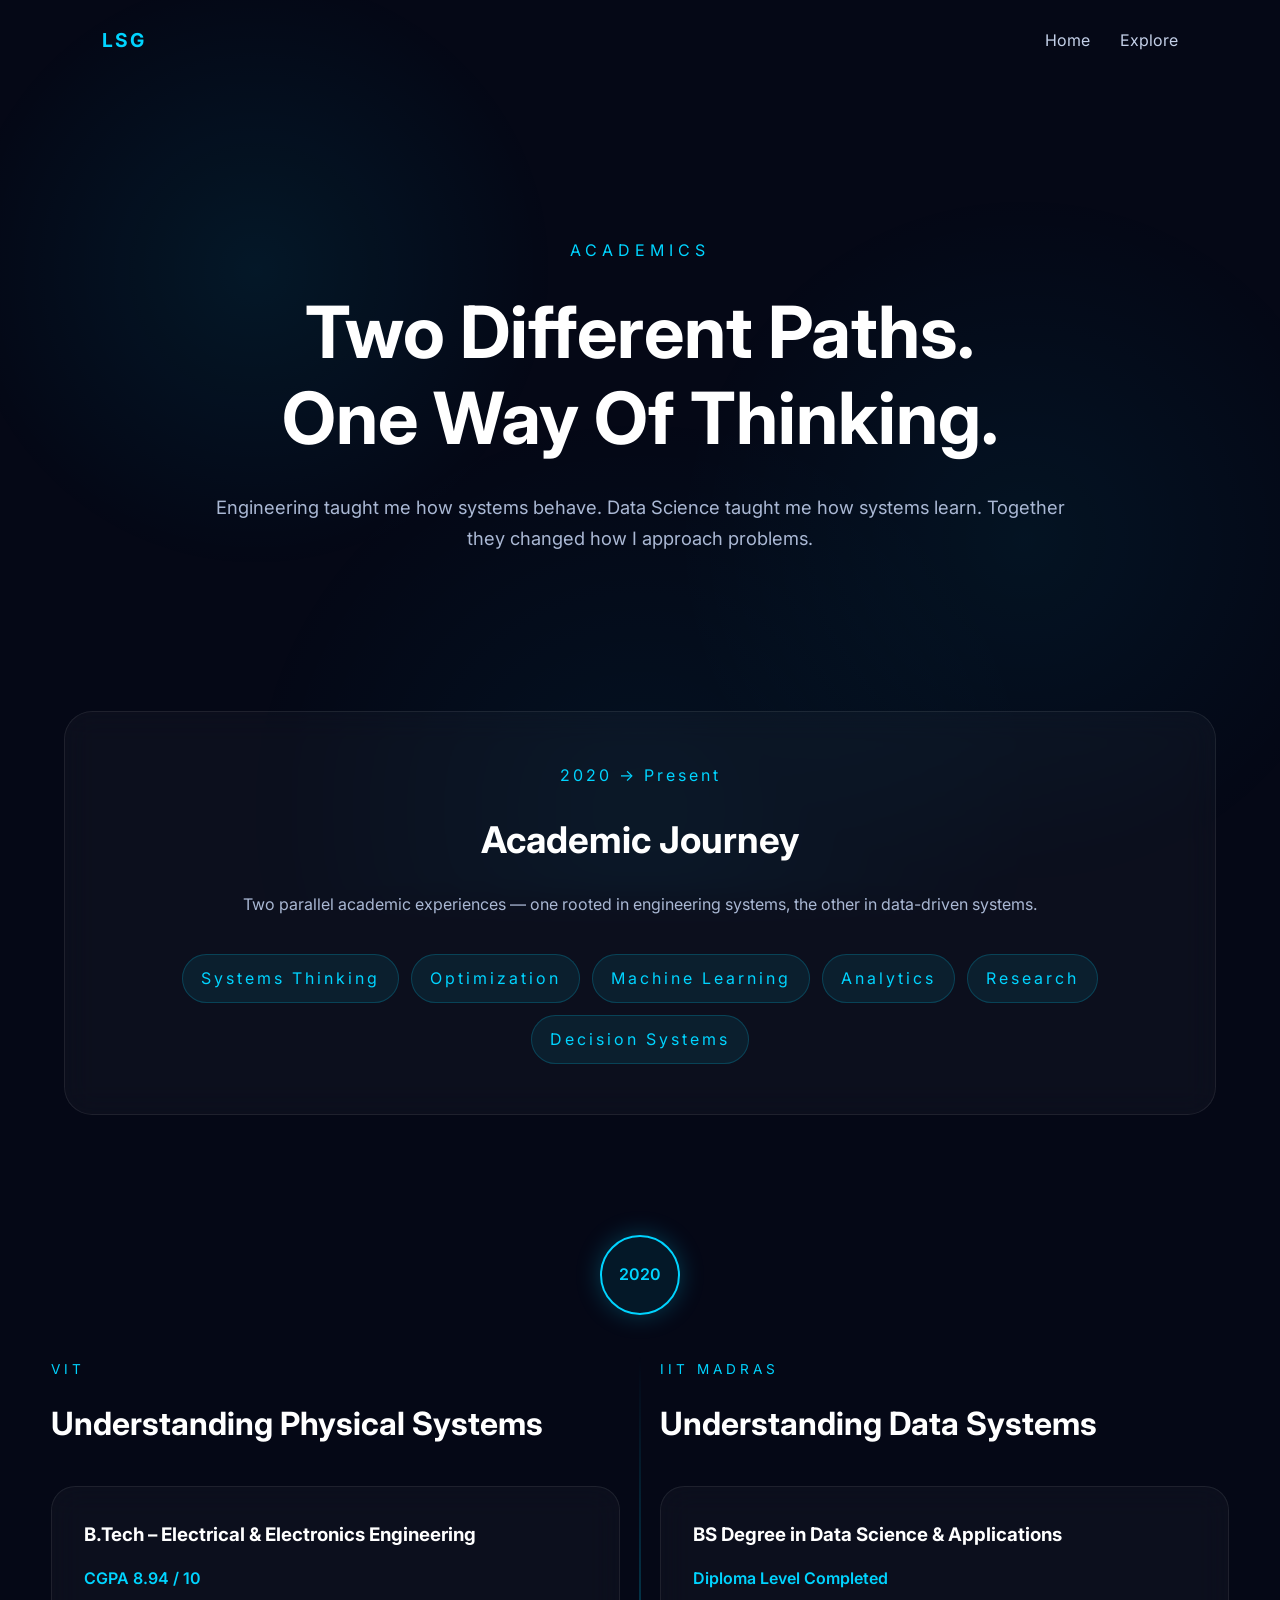
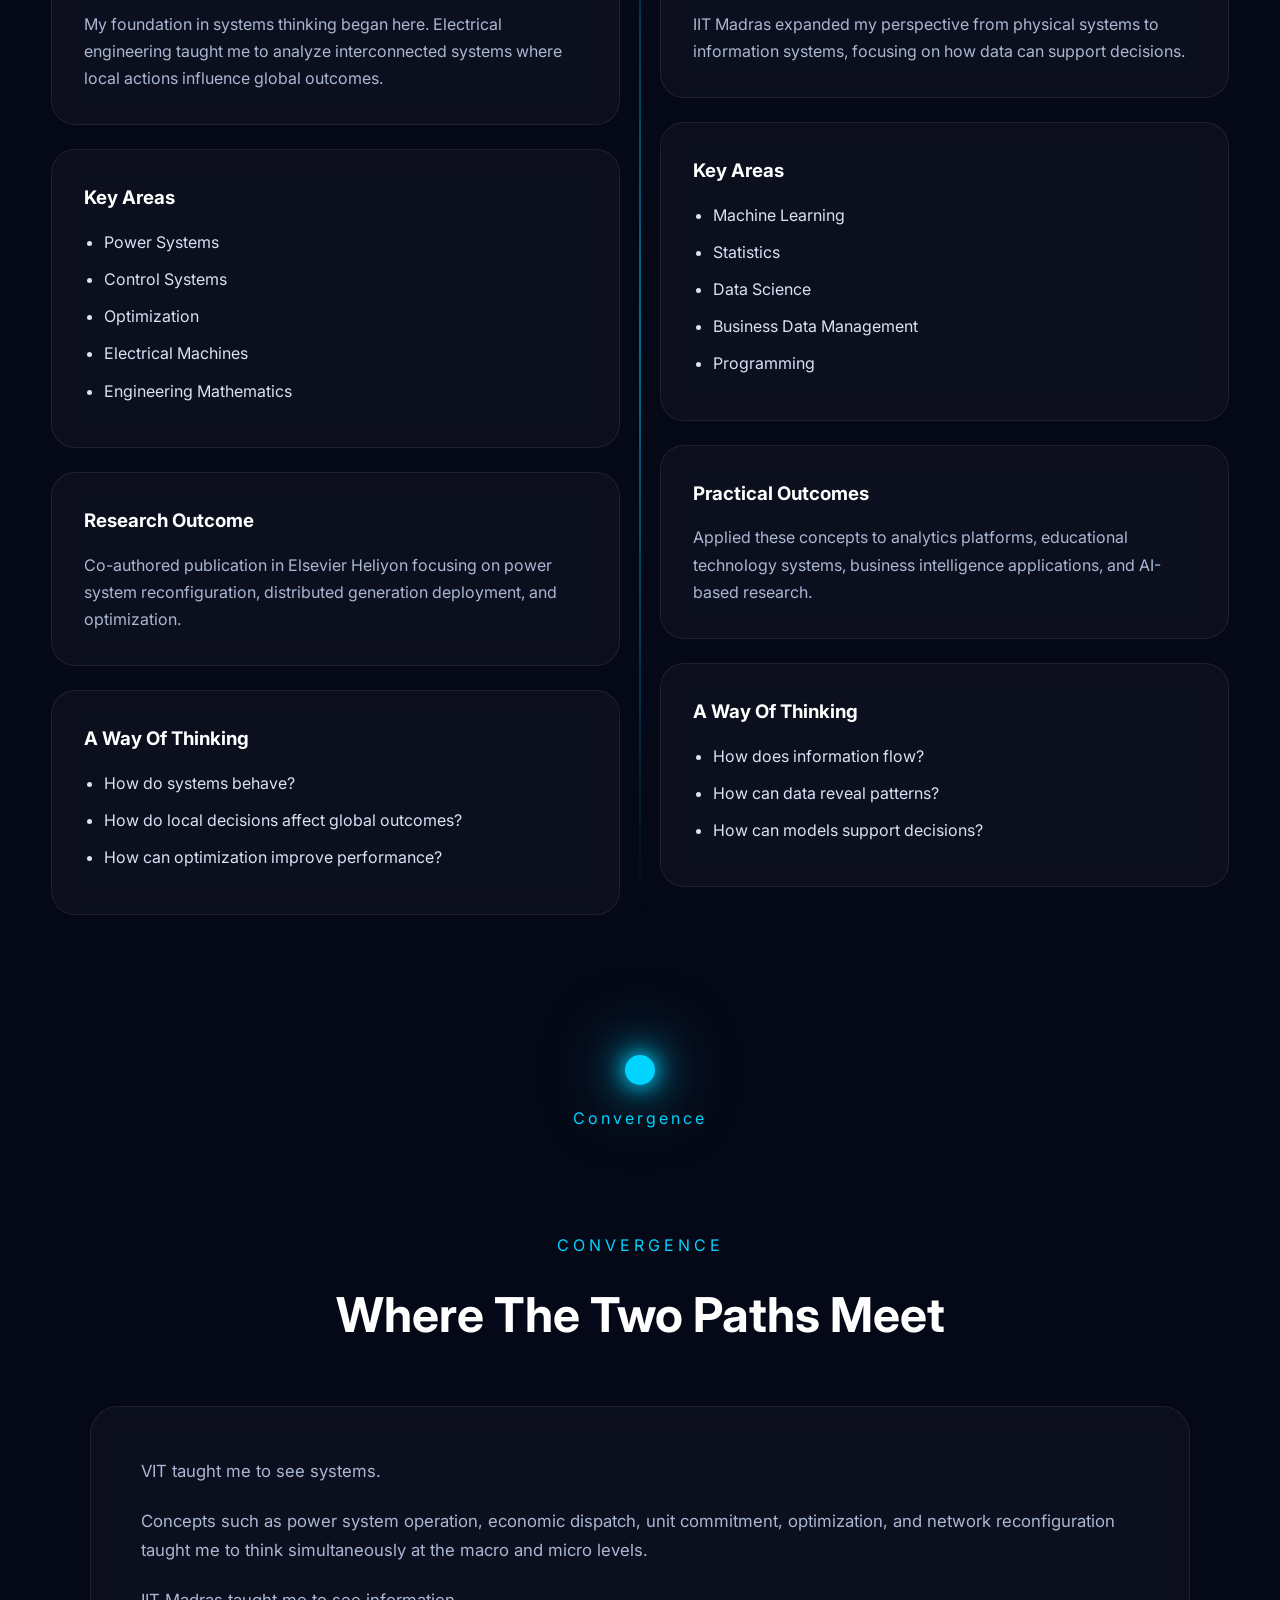
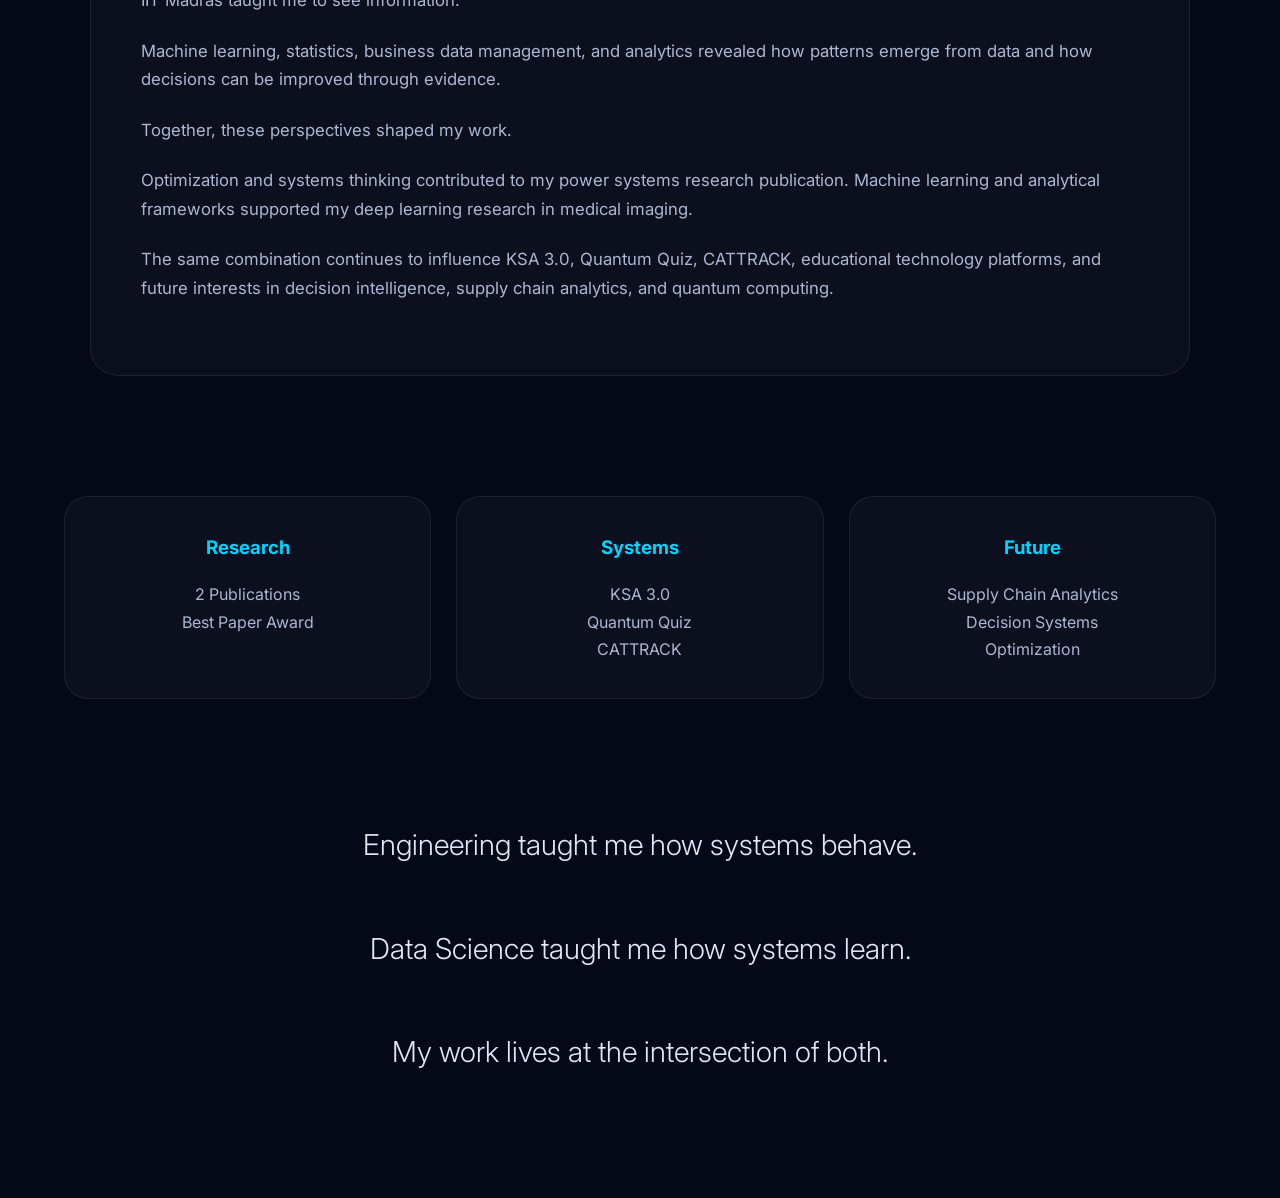
==== academics.html @ d6651c96 "Initial portfolio site" ====
<!DOCTYPE html>
<html lang="en">

<head>
    <meta charset="UTF-8">
    <meta name="viewport" content="width=device-width, initial-scale=1.0">
    <title>Academics | Loknath Sai Gurijala</title>

    <link rel="stylesheet" href="css/academics.css">
</head>

<body>

<div id="particles"></div>

<nav class="navbar">

    <a href="index.html" class="logo">
        LSG
    </a>

    <div class="nav-links">
        <a href="index.html">Home</a>
        <a href="explore.html">Explore</a>
    </div>

</nav>

<section class="hero">

    <span class="hero-tag">
        ACADEMICS
    </span>

    <h1>
        Two Different Paths.<br>
        One Way Of Thinking.
    </h1>

    <p>
        Engineering taught me how systems behave.
        Data Science taught me how systems learn.
        Together they changed how I approach problems.
    </p>

</section>

<section class="journey">

    <div class="timeline-line"></div>

    <div class="timeline-card">

        <span>2020 → Present</span>

        <h2>
            Academic Journey
        </h2>

        <p>
            Two parallel academic experiences —
            one rooted in engineering systems,
            the other in data-driven systems.
        </p>

        <div class="keywords">

            <span>Systems Thinking</span>
            <span>Optimization</span>
            <span>Machine Learning</span>
            <span>Analytics</span>
            <span>Research</span>
            <span>Decision Systems</span>

        </div>

    </div>

</section>
<div class="journey-node">

    <div class="node year">
        2020
    </div>

</div>
<section class="split-section">

    <!-- VIT -->

    <div class="track vit">

        <div class="track-header">

            <span class="track-label">
                VIT
            </span>

            <h2>
                Understanding Physical Systems
            </h2>

        </div>

        <div class="glass-card">

            <h3>
                B.Tech – Electrical & Electronics Engineering
            </h3>

            <div class="metric">
                CGPA 8.94 / 10
            </div>

            <p>
                My foundation in systems thinking began here.
                Electrical engineering taught me to analyze
                interconnected systems where local actions
                influence global outcomes.
            </p>

        </div>

        <div class="glass-card">

            <h3>
                Key Areas
            </h3>

            <ul>
                <li>Power Systems</li>
                <li>Control Systems</li>
                <li>Optimization</li>
                <li>Electrical Machines</li>
                <li>Engineering Mathematics</li>
            </ul>

        </div>

        <div class="glass-card">

            <h3>
                Research Outcome
            </h3>

            <p>
                Co-authored publication in Elsevier Heliyon
                focusing on power system reconfiguration,
                distributed generation deployment,
                and optimization.
            </p>

        </div>

        <div class="glass-card">

            <h3>
                A Way Of Thinking
            </h3>

            <ul>
                <li>How do systems behave?</li>
                <li>How do local decisions affect global outcomes?</li>
                <li>How can optimization improve performance?</li>
            </ul>

        </div>

    </div>

    <!-- IITM -->

    <div class="track iitm">

        <div class="track-header">

            <span class="track-label">
                IIT MADRAS
            </span>

            <h2>
                Understanding Data Systems
            </h2>

        </div>

        <div class="glass-card">

            <h3>
                BS Degree in Data Science & Applications
            </h3>

            <div class="metric">
                Diploma Level Completed
            </div>

            <p>
                IIT Madras expanded my perspective from
                physical systems to information systems,
                focusing on how data can support decisions.
            </p>

        </div>

        <div class="glass-card">

            <h3>
                Key Areas
            </h3>

            <ul>
                <li>Machine Learning</li>
                <li>Statistics</li>
                <li>Data Science</li>
                <li>Business Data Management</li>
                <li>Programming</li>
            </ul>

        </div>

        <div class="glass-card">

            <h3>
                Practical Outcomes
            </h3>

            <p>
                Applied these concepts to analytics platforms,
                educational technology systems,
                business intelligence applications,
                and AI-based research.
            </p>

        </div>

        <div class="glass-card">

            <h3>
                A Way Of Thinking
            </h3>

            <ul>
                <li>How does information flow?</li>
                <li>How can data reveal patterns?</li>
                <li>How can models support decisions?</li>
            </ul>

        </div>

    </div>

</section>
<div class="merge-timeline">

    <div class="merge-node"></div>

    <div class="merge-text">
        Convergence
    </div>

</div>
<section class="convergence">

    <div class="section-header">

        <span>
            CONVERGENCE
        </span>

        <h2>
            Where The Two Paths Meet
        </h2>

    </div>

    <div class="convergence-card">

        <p>
            VIT taught me to see systems.
        </p>

        <p>
            Concepts such as power system operation,
            economic dispatch, unit commitment,
            optimization, and network reconfiguration
            taught me to think simultaneously at the
            macro and micro levels.
        </p>

        <p>
            IIT Madras taught me to see information.
        </p>

        <p>
            Machine learning, statistics,
            business data management, and analytics
            revealed how patterns emerge from data
            and how decisions can be improved through evidence.
        </p>

        <p>
            Together, these perspectives shaped my work.
        </p>

        <p>
            Optimization and systems thinking contributed to my
            power systems research publication.
            Machine learning and analytical frameworks
            supported my deep learning research in medical imaging.
        </p>

        <p>
            The same combination continues to influence
            KSA 3.0, Quantum Quiz, CATTRACK,
            educational technology platforms,
            and future interests in decision intelligence,
            supply chain analytics, and quantum computing.
        </p>

    </div>

</section>

<section class="outcomes">

    <div class="outcome-card">

        <h3>
            Research
        </h3>

        <p>
            2 Publications
            <br>
            Best Paper Award
        </p>

    </div>

    <div class="outcome-card">

        <h3>
            Systems
        </h3>

        <p>
            KSA 3.0
            <br>
            Quantum Quiz
            <br>
            CATTRACK
        </p>

    </div>

    <div class="outcome-card">

        <h3>
            Future
        </h3>

        <p>
            Supply Chain Analytics
            <br>
            Decision Systems
            <br>
            Optimization
        </p>

    </div>

</section>

<section class="closing">

    <blockquote>
        Engineering taught me how systems behave.
        <br><br>
        Data Science taught me how systems learn.
        <br><br>
        My work lives at the intersection of both.
    </blockquote>

</section>

</body>

</html>
---- css/academics.css ----
@import url('https://fonts.googleapis.com/css2?family=Inter:wght@300;400;500;600;700&display=swap');

:root{

    --bg:#050816;
    --card:rgba(255,255,255,0.03);
    --border:rgba(255,255,255,0.08);

    --primary:#00d4ff;
    --text:#ffffff;
    --muted:#aab8d4;
}

/* ------------------------- */
/* RESET */
/* ------------------------- */

*{
    margin:0;
    padding:0;
    box-sizing:border-box;
}

html{
    scroll-behavior:smooth;
}

body{

    background:var(--bg);
    color:var(--text);

    font-family:'Inter',sans-serif;

    overflow-x:hidden;
    line-height:1.7;
}

/* ------------------------- */
/* PARTICLE LAYER */
/* ------------------------- */

#particles{

    position:fixed;

    inset:0;

    z-index:-1;

    background:
    radial-gradient(circle at 20% 30%, rgba(0,212,255,.08), transparent 300px),
    radial-gradient(circle at 80% 60%, rgba(0,212,255,.06), transparent 350px),
    radial-gradient(circle at 50% 90%, rgba(0,212,255,.05), transparent 400px);
}

/* ------------------------- */
/* NAVBAR */
/* ------------------------- */

.navbar{

    display:flex;

    justify-content:space-between;

    align-items:center;

    padding:24px 8%;
}

.logo{

    color:var(--primary);

    text-decoration:none;

    font-weight:700;

    letter-spacing:2px;

    font-size:1.2rem;
}

.nav-links{

    display:flex;
    gap:30px;
}

.nav-links a{

    color:#c4d0e8;

    text-decoration:none;

    transition:.3s;
}

.nav-links a:hover{

    color:var(--primary);
}

/* ------------------------- */
/* HERO */
/* ------------------------- */

.hero{

    min-height:70vh;

    display:flex;

    flex-direction:column;

    justify-content:center;

    align-items:center;

    text-align:center;

    padding:0 10%;
}

.hero-tag{

    color:var(--primary);

    letter-spacing:5px;

    margin-bottom:25px;
}

.hero h1{

    font-size:4.5rem;

    max-width:1000px;

    line-height:1.2;

    margin-bottom:30px;
}

.hero p{

    max-width:850px;

    color:var(--muted);

    font-size:1.15rem;
}

/* ------------------------- */
/* TIMELINE */
/* ------------------------- */

.journey{

    width:min(1200px,90%);

    margin:auto;

    margin-bottom:120px;
}

.timeline-card{

    background:var(--card);

    border:1px solid var(--border);

    border-radius:28px;

    padding:50px;

    text-align:center;

    backdrop-filter:blur(15px);
}

.timeline-card span{

    color:var(--primary);

    letter-spacing:3px;
}

.timeline-card h2{

    margin-top:20px;

    font-size:2.3rem;
}

.timeline-card p{

    margin-top:20px;

    color:var(--muted);
}

.keywords{

    margin-top:35px;

    display:flex;

    flex-wrap:wrap;

    justify-content:center;

    gap:12px;
}

.keywords span{

    padding:10px 18px;

    border-radius:999px;

    background:rgba(0,212,255,.08);

    border:1px solid rgba(0,212,255,.2);

    color:var(--primary);
}

/* ------------------------- */
/* SPLIT SECTION */
/* ------------------------- */

.split-section{

    width:min(1400px,92%);

    margin:auto;

    display:grid;

    grid-template-columns:1fr 1fr;

    gap:40px;

    margin-bottom:140px;

    position:relative;
}

.split-section::before{

    content:"";

    position:absolute;

    top:0;
    bottom:0;

    left:50%;

    width:2px;

    background:
    linear-gradient(
        to bottom,
        transparent,
        rgba(0,212,255,.5),
        transparent
    );

    transform:translateX(-50%);
}

/* ------------------------- */
/* TRACKS */
/* ------------------------- */

.track{

    display:flex;

    flex-direction:column;

    gap:24px;
}

.track-header{

    margin-bottom:10px;
}

.track-label{

    color:var(--primary);

    letter-spacing:4px;

    font-size:.85rem;
}

.track-header h2{

    margin-top:15px;

    font-size:2rem;
}

/* ------------------------- */
/* GLASS CARD */
/* ------------------------- */

.glass-card{

    background:var(--card);

    border:1px solid var(--border);

    border-radius:24px;

    padding:32px;

    backdrop-filter:blur(15px);

    transition:.35s ease;
}

.glass-card:hover{

    transform:translateY(-6px);

    border-color:rgba(0,212,255,.45);

    box-shadow:
    0 0 20px rgba(0,212,255,.08);
}

.glass-card h3{

    margin-bottom:15px;
}

.glass-card p{

    color:var(--muted);
}

.metric{

    color:var(--primary);

    font-weight:600;

    margin-bottom:18px;
}

.glass-card ul{

    padding-left:20px;
}

.glass-card li{

    margin-bottom:10px;

    color:#d8e3f6;
}

/* ------------------------- */
/* CONVERGENCE */
/* ------------------------- */

.convergence{

    width:min(1100px,90%);

    margin:auto;

    margin-bottom:120px;
}

.section-header{

    text-align:center;

    margin-bottom:50px;
}

.section-header span{

    color:var(--primary);

    letter-spacing:4px;
}

.section-header h2{

    margin-top:15px;

    font-size:3rem;
}

.convergence-card{

    background:var(--card);

    border:1px solid var(--border);

    border-radius:28px;

    padding:50px;

    backdrop-filter:blur(15px);
}

.convergence-card p{

    color:var(--muted);

    margin-bottom:22px;

    font-size:1.05rem;
}

/* ------------------------- */
/* OUTCOMES */
/* ------------------------- */

.outcomes{

    width:min(1200px,90%);

    margin:auto;

    display:grid;

    grid-template-columns:
    repeat(auto-fit,minmax(260px,1fr));

    gap:25px;

    margin-bottom:120px;
}

.outcome-card{

    background:var(--card);

    border:1px solid var(--border);

    border-radius:24px;

    padding:35px;

    text-align:center;

    transition:.3s;
}

.outcome-card:hover{

    transform:translateY(-5px);

    border-color:rgba(0,212,255,.4);
}

.outcome-card h3{

    color:var(--primary);

    margin-bottom:18px;
}

.outcome-card p{

    color:var(--muted);
}

/* ------------------------- */
/* CLOSING */
/* ------------------------- */

.closing{

    width:min(900px,90%);

    margin:auto;

    margin-bottom:120px;
}

blockquote{

    text-align:center;

    font-size:1.8rem;

    line-height:1.8;

    color:#dce7fa;

    font-weight:300;
}

/* ------------------------- */
/* RESPONSIVE */
/* ------------------------- */

@media(max-width:1000px){

    .split-section{

        grid-template-columns:1fr;
    }

    .split-section::before{

        display:none;
    }

    .hero h1{

        font-size:3rem;
    }

    .section-header h2{

        font-size:2.2rem;
    }

    blockquote{

        font-size:1.4rem;
    }
}

@media(max-width:600px){

    .hero h1{

        font-size:2.4rem;
    }

    .timeline-card,
    .glass-card,
    .convergence-card{

        padding:25px;
    }

    .navbar{

        flex-direction:column;

        gap:15px;
    }
}
.journey-node{

    display:flex;
    justify-content:center;

    margin:40px 0;
}

.node{

    width:80px;
    height:80px;

    border-radius:50%;

    border:2px solid #00d4ff;

    display:flex;

    align-items:center;
    justify-content:center;

    color:#00d4ff;

    background:rgba(0,212,255,.08);

    box-shadow:
    0 0 25px rgba(0,212,255,.25);

    font-weight:600;
}
.merge-timeline{

    display:flex;

    flex-direction:column;

    align-items:center;

    margin:100px 0;
}

.merge-node{

    width:30px;
    height:30px;

    border-radius:50%;

    background:#00d4ff;

    box-shadow:

    0 0 20px #00d4ff,
    0 0 40px #00d4ff,
    0 0 80px #00d4ff;

    animation:pulse 3s infinite;
}

.merge-text{

    margin-top:20px;

    color:#00d4ff;

    letter-spacing:3px;
}

@keyframes pulse{

    0%{

        transform:scale(1);
    }

    50%{

        transform:scale(1.25);
    }

    100%{

        transform:scale(1);
    }
}
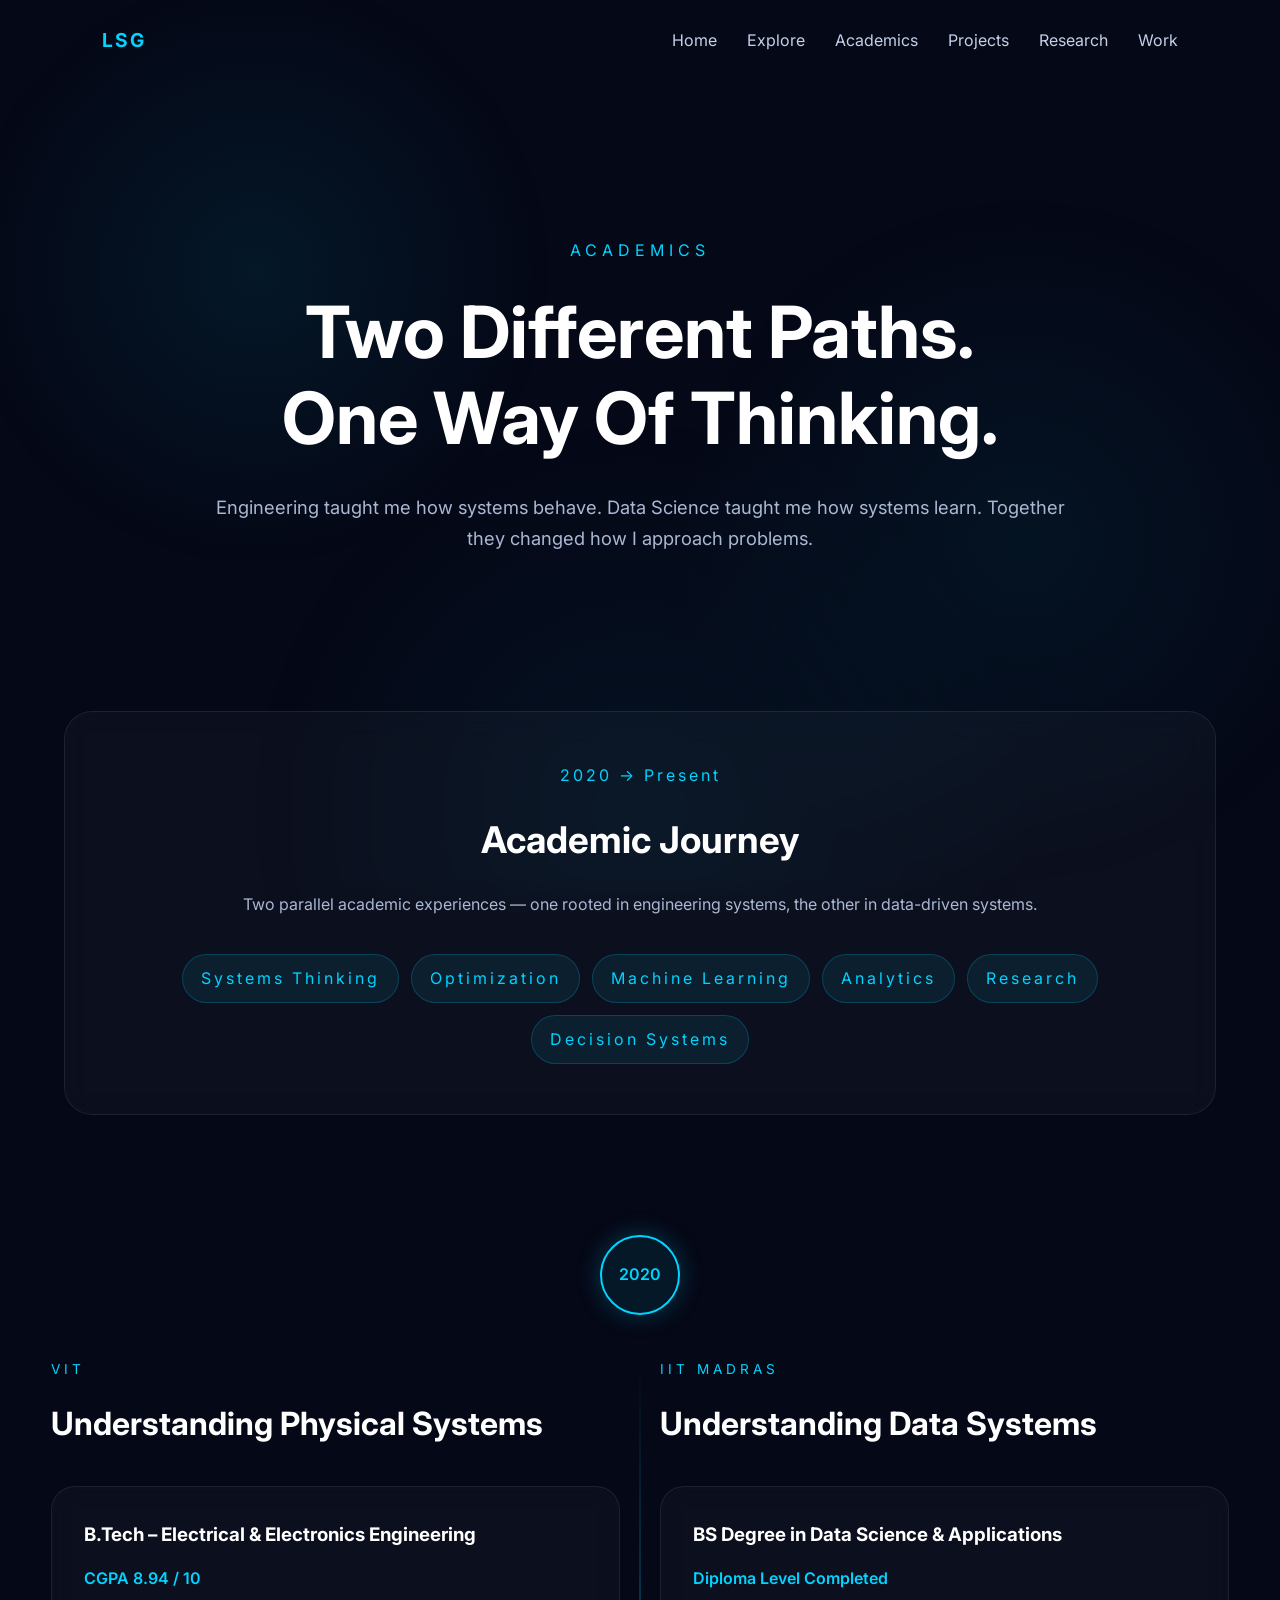
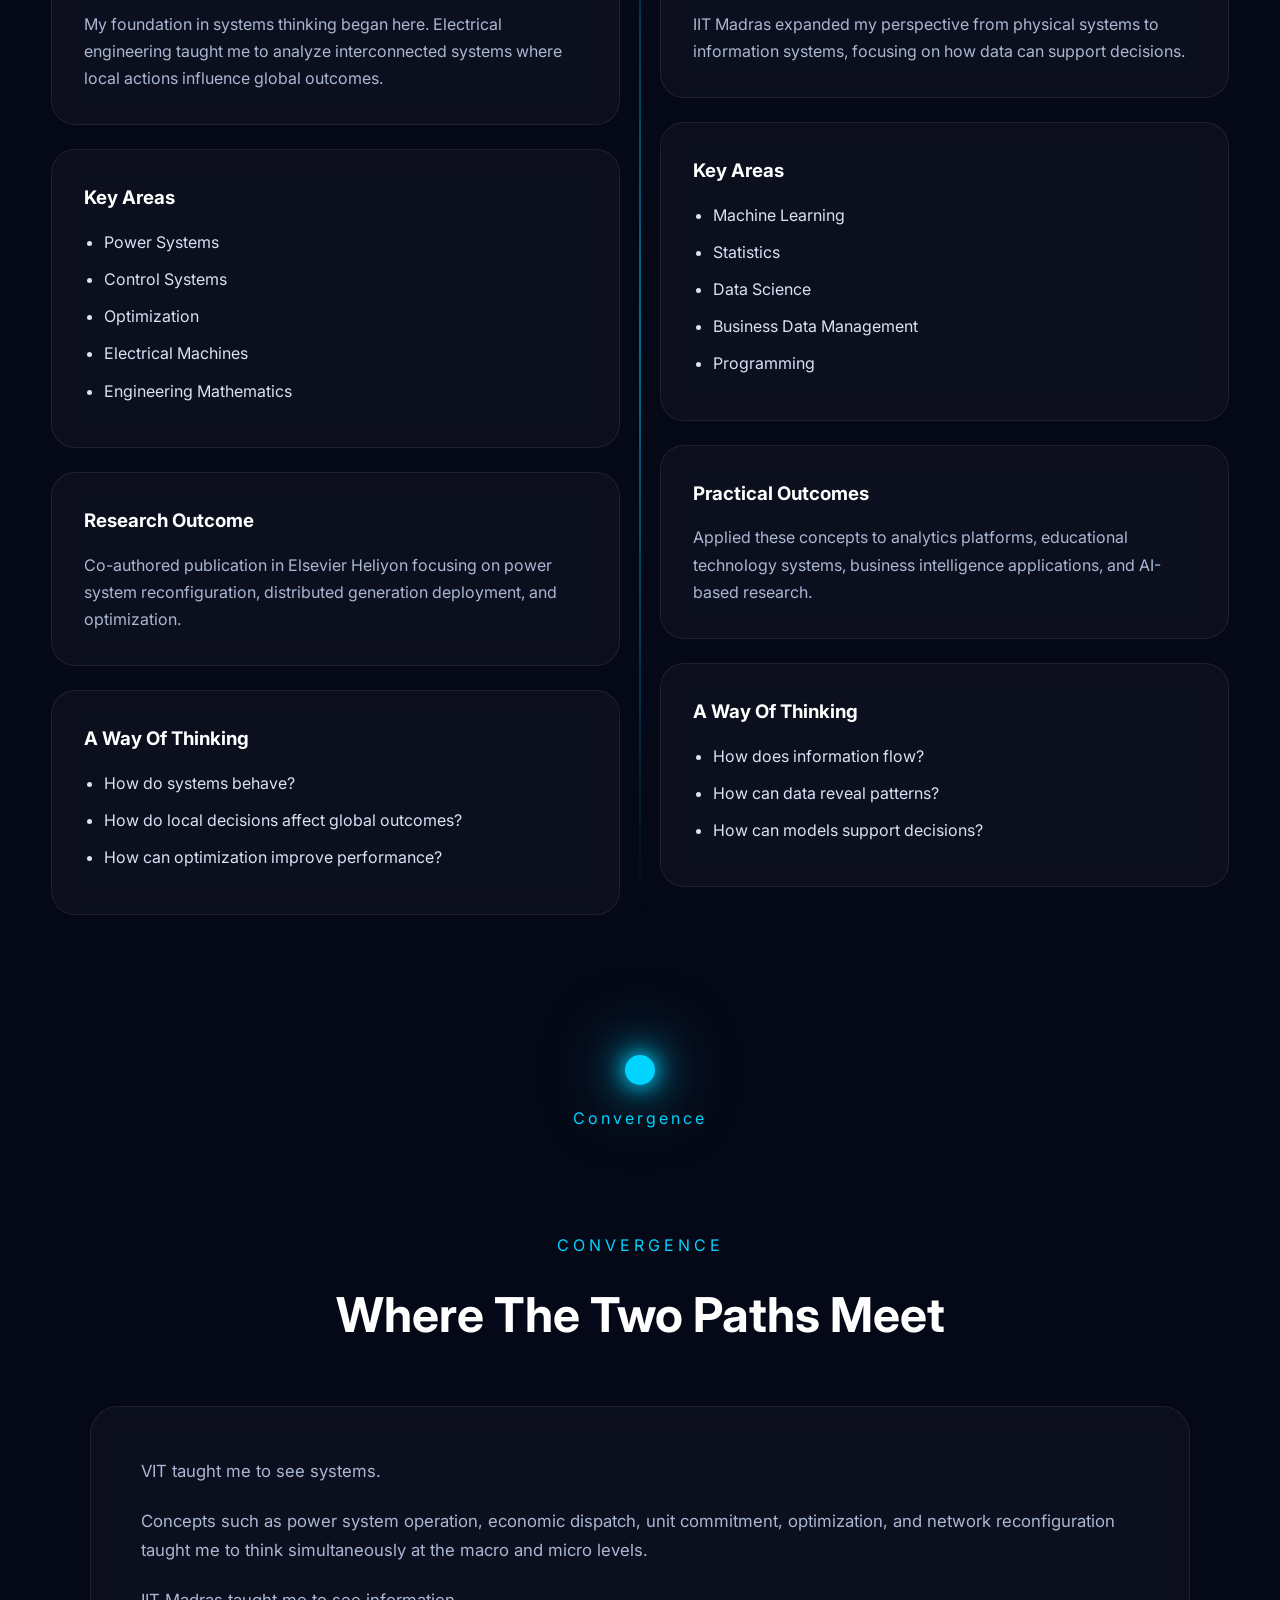
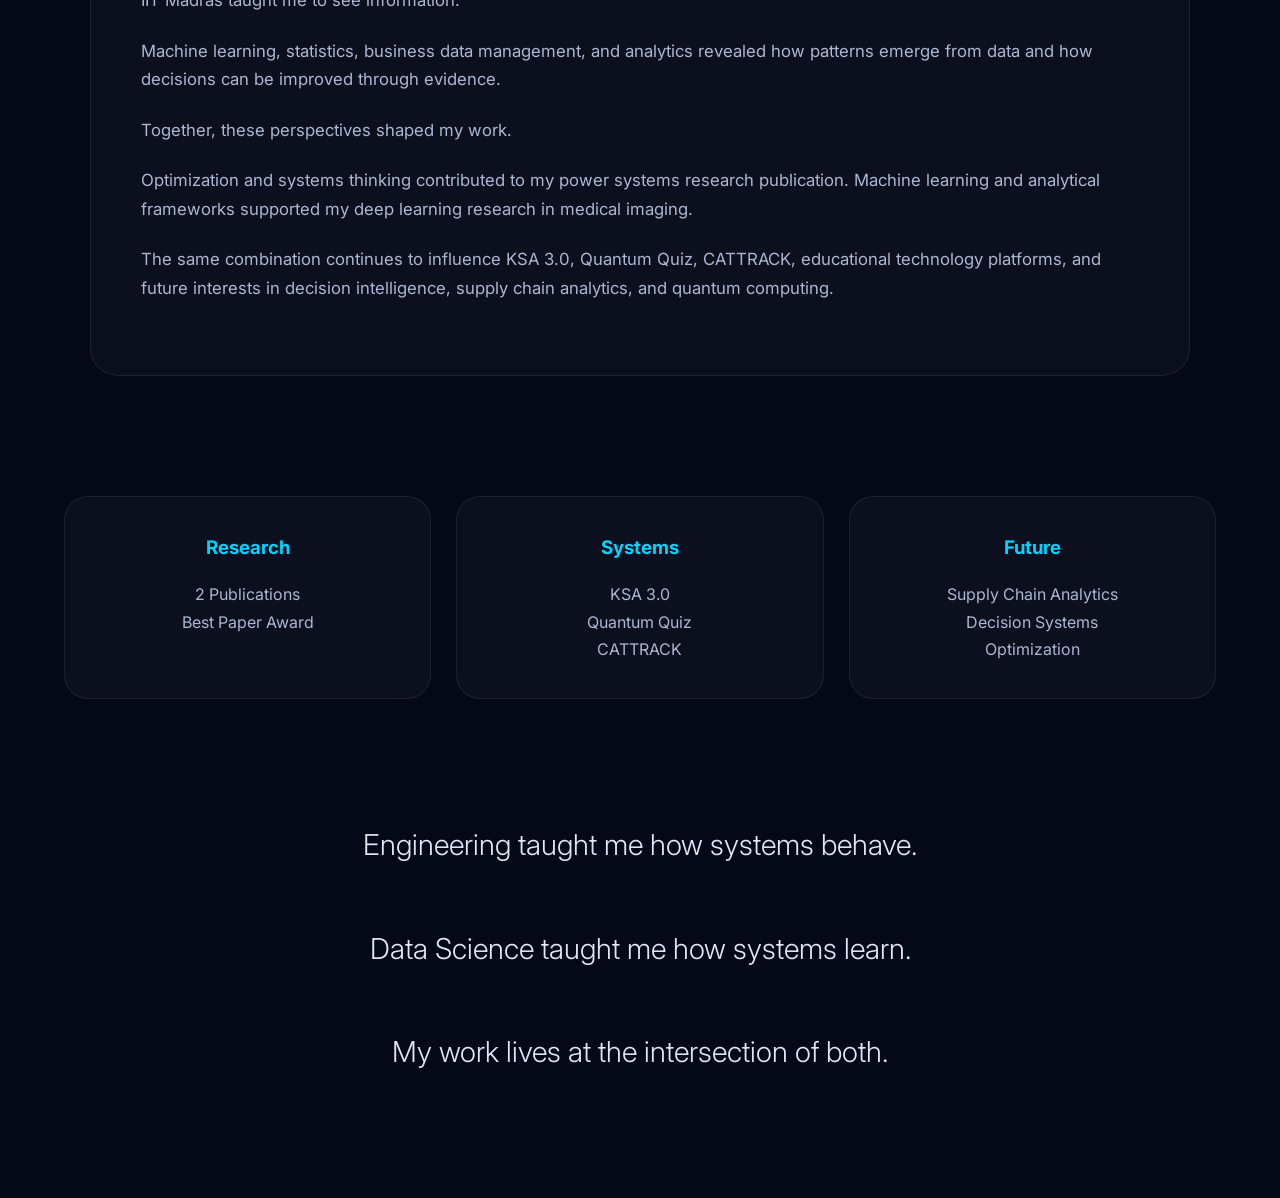
==== commit 0d006f36: "Initial portfolio site - fixed" ====
--- a/academics.html
+++ b/academics.html
@@ -22,6 +22,10 @@
     <div class="nav-links">
         <a href="index.html">Home</a>
         <a href="explore.html">Explore</a>
+        <a href="academics.html">Academics</a>
+        <a href="projects.html">Projects</a>
+        <a href="research.html">Research</a>
+        <a href="work.html">Work</a>
     </div>
 
 </nav>
@@ -385,4 +389,4 @@
 
 </body>
 
-</html>+</html>
--- a/css/academics.css
+++ b/css/academics.css
@@ -67,6 +67,8 @@
     align-items:center;
 
     padding:24px 8%;
+
+    gap:24px;
 }
 
 .logo{
@@ -86,6 +88,8 @@
 
     display:flex;
     gap:30px;
+    flex-wrap:wrap;
+    justify-content:flex-end;
 }
 
 .nav-links a{
@@ -554,6 +558,13 @@
 
         gap:15px;
     }
+
+    .nav-links{
+
+        justify-content:center;
+
+        gap:18px;
+    }
 }
 .journey-node{
 
@@ -640,4 +651,4 @@
 
         transform:scale(1);
     }
-}+}
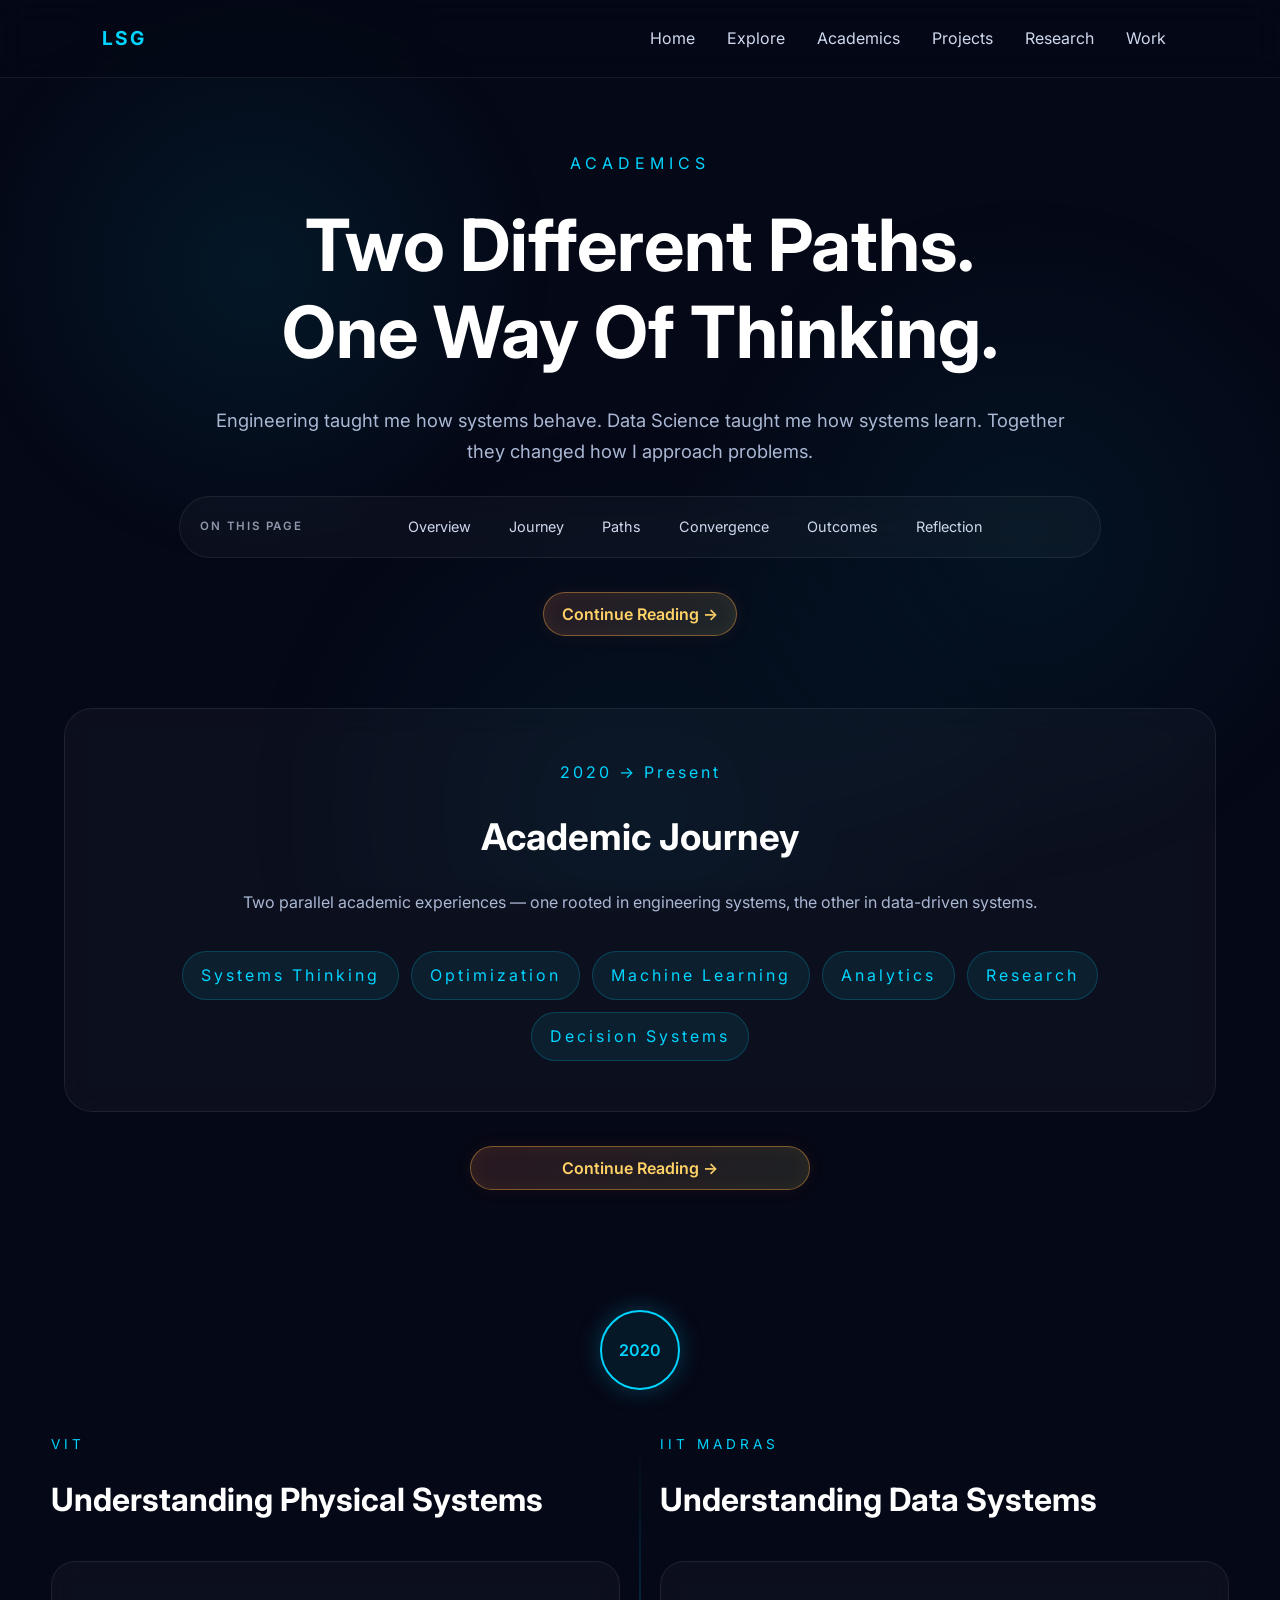
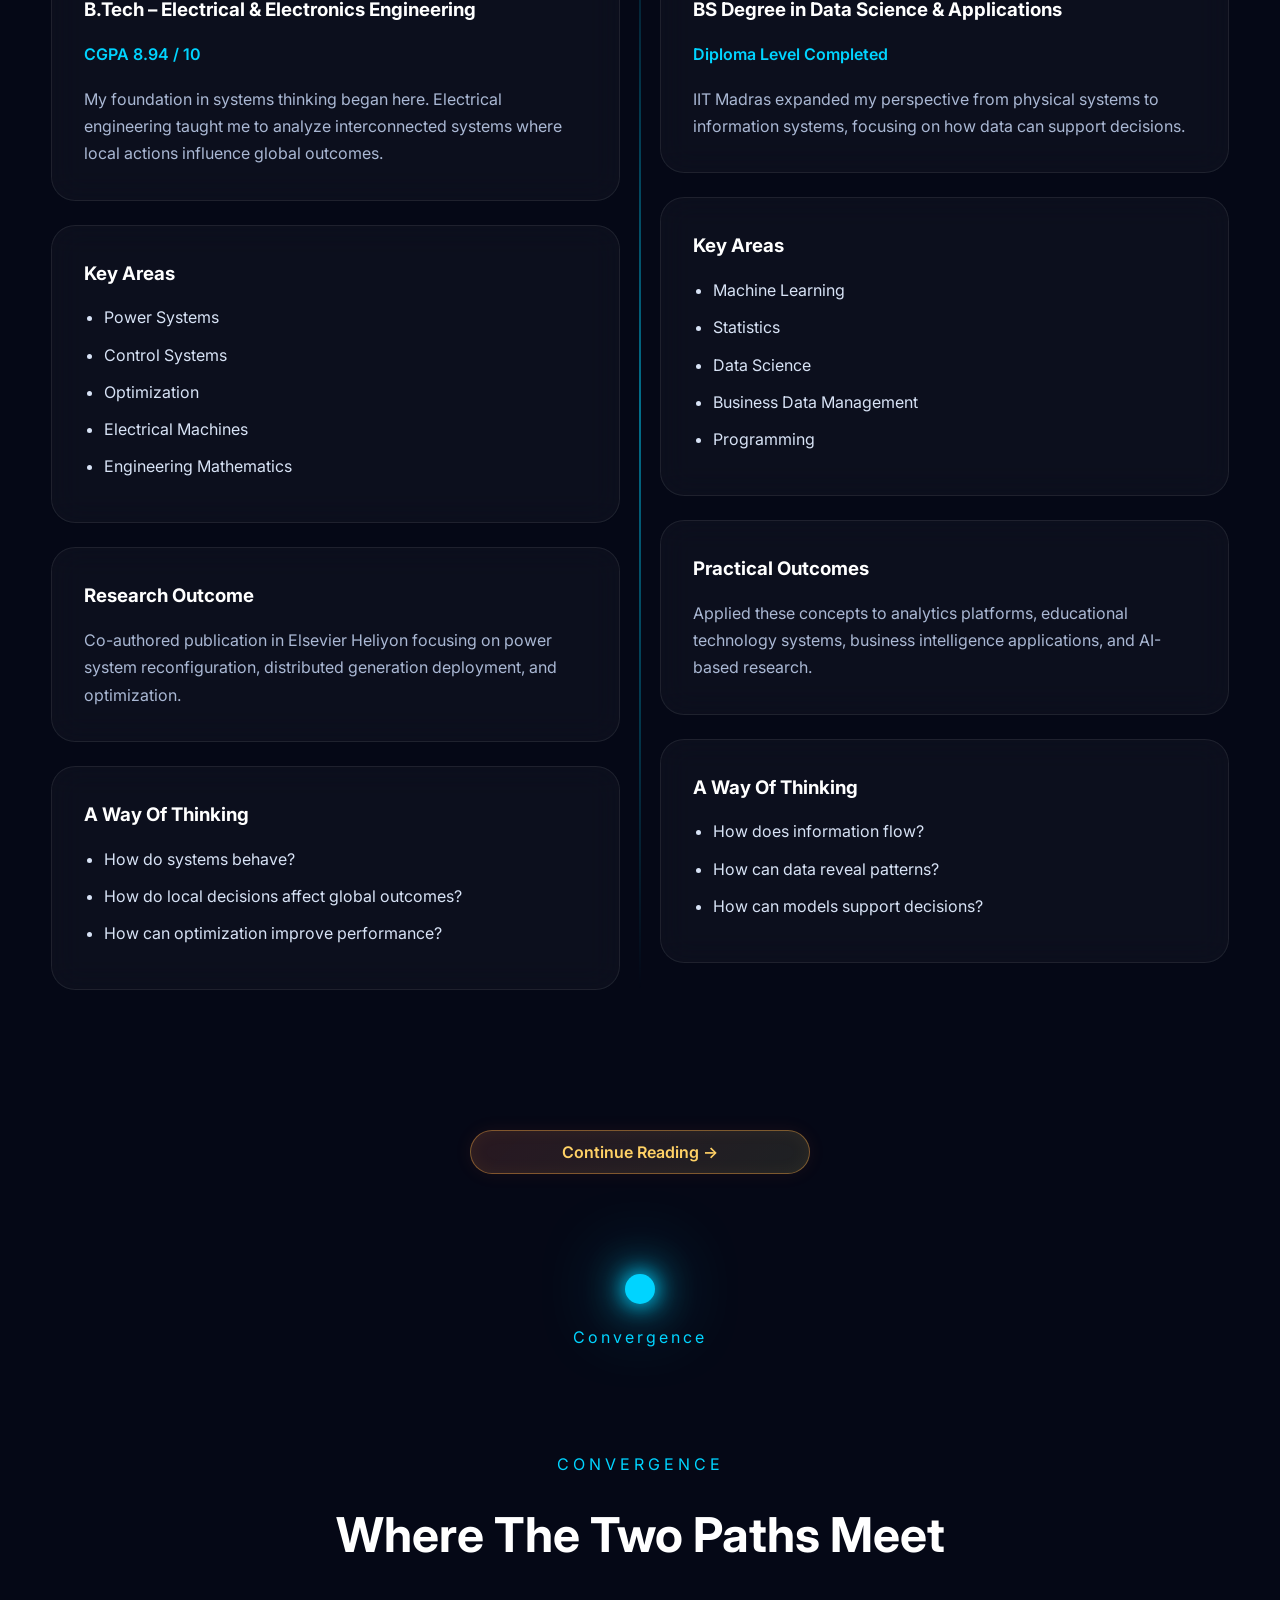
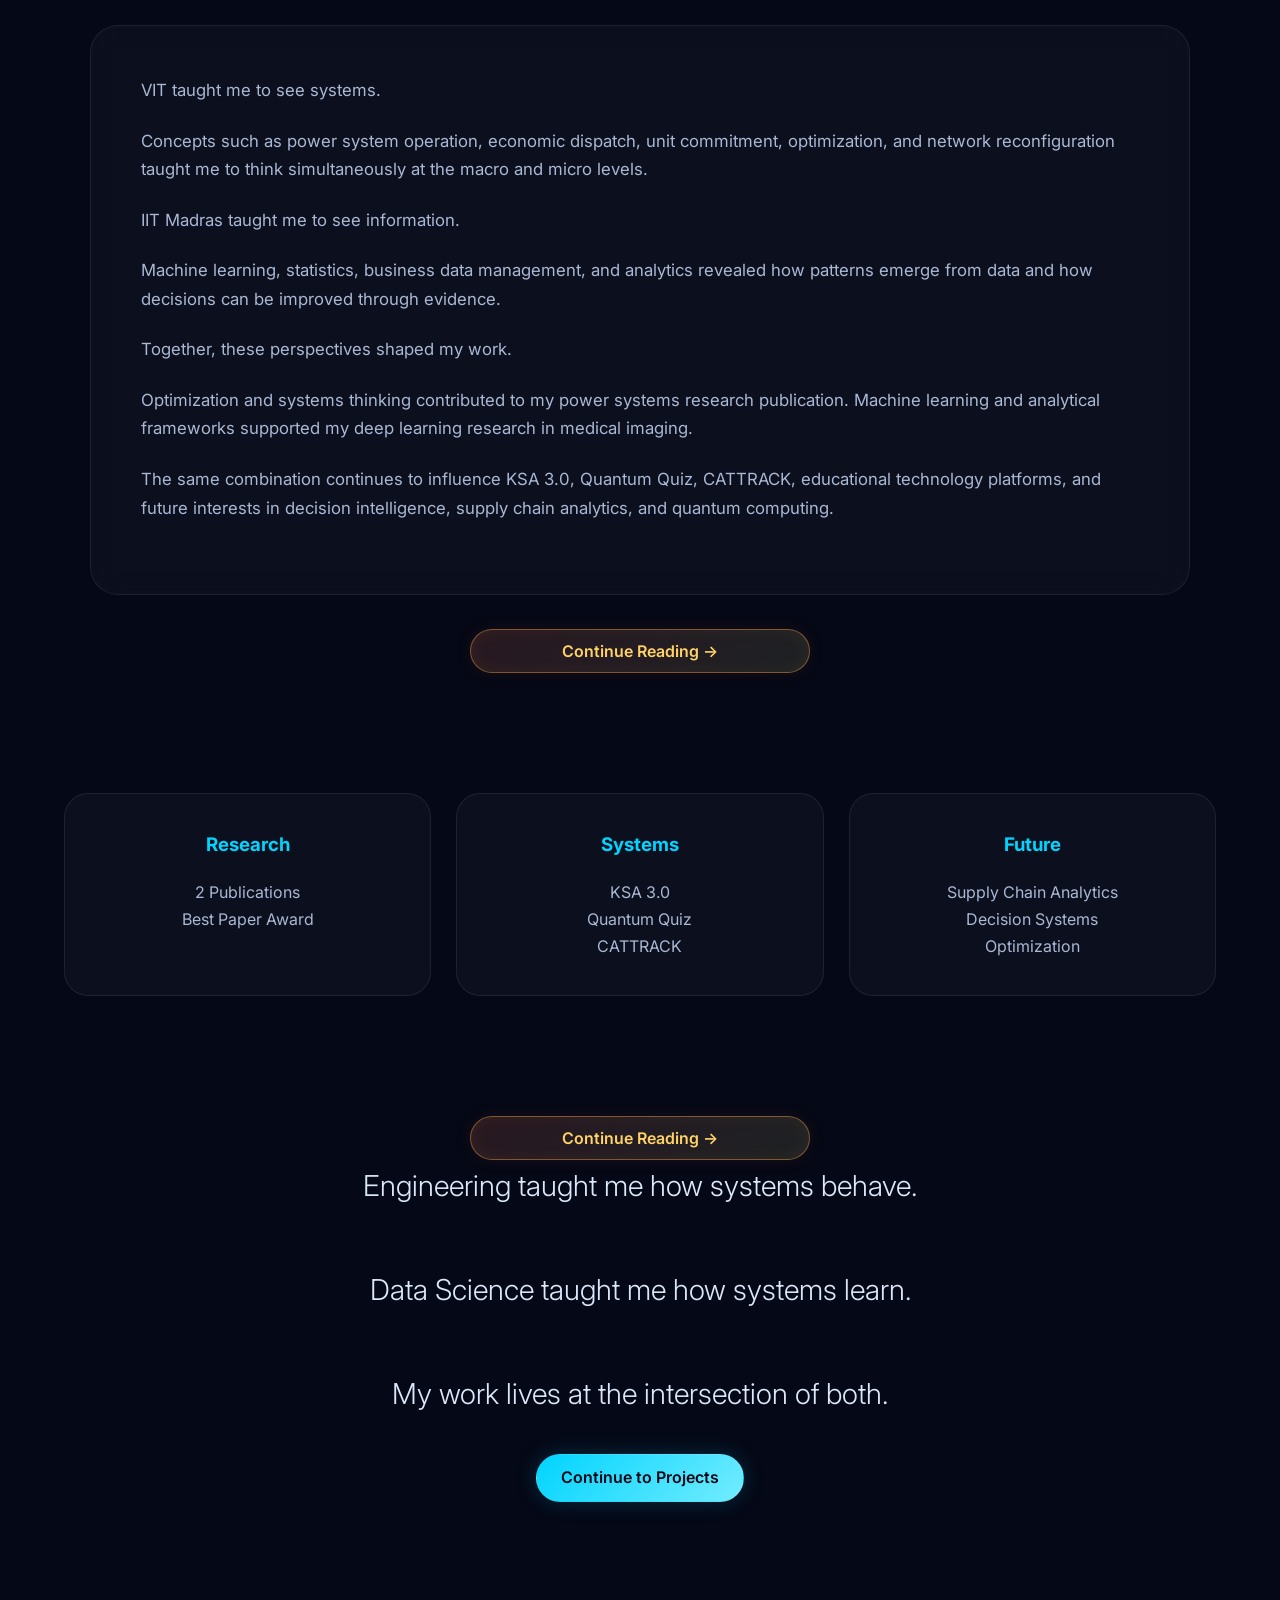
==== commit ecb2fea6: "Minor changes in UI/UX" ====
--- a/academics.html
+++ b/academics.html
@@ -30,7 +30,7 @@
 
 </nav>
 
-<section class="hero">
+<section class="hero" id="overview">
 
     <span class="hero-tag">
         ACADEMICS
@@ -47,9 +47,24 @@
         Together they changed how I approach problems.
     </p>
 
-</section>
-
-<section class="journey">
+    <div class="section-nav">
+        <a href="#overview">Overview</a>
+        <a href="#journey">Journey</a>
+        <a href="#paths">Paths</a>
+        <a href="#convergence">Convergence</a>
+        <a href="#outcomes">Outcomes</a>
+        <a href="#closing">Reflection</a>
+    </div>
+
+    <div class="hero-actions">
+        <a href="#journey" class="continue-button">
+            Continue Reading →
+        </a>
+    </div>
+
+</section>
+
+<section class="journey" id="journey">
 
     <div class="timeline-line"></div>
 
@@ -80,6 +95,12 @@
 
     </div>
 
+    <div class="section-actions">
+        <a href="#paths" class="continue-button">
+            Continue Reading →
+        </a>
+    </div>
+
 </section>
 <div class="journey-node">
 
@@ -88,7 +109,7 @@
     </div>
 
 </div>
-<section class="split-section">
+<section class="split-section" id="paths">
 
     <!-- VIT -->
 
@@ -254,6 +275,11 @@
     </div>
 
 </section>
+<div class="section-actions">
+    <a href="#convergence" class="continue-button">
+        Continue Reading →
+    </a>
+</div>
 <div class="merge-timeline">
 
     <div class="merge-node"></div>
@@ -263,7 +289,7 @@
     </div>
 
 </div>
-<section class="convergence">
+<section class="convergence" id="convergence">
 
     <div class="section-header">
 
@@ -323,9 +349,15 @@
 
     </div>
 
-</section>
-
-<section class="outcomes">
+    <div class="section-actions">
+        <a href="#outcomes" class="continue-button">
+            Continue Reading →
+        </a>
+    </div>
+
+</section>
+
+<section class="outcomes" id="outcomes">
 
     <div class="outcome-card">
 
@@ -374,8 +406,13 @@
     </div>
 
 </section>
-
-<section class="closing">
+<div class="section-actions">
+    <a href="#closing" class="continue-button">
+        Continue Reading →
+    </a>
+</div>
+
+<section class="closing" id="closing">
 
     <blockquote>
         Engineering taught me how systems behave.
@@ -385,6 +422,12 @@
         My work lives at the intersection of both.
     </blockquote>
 
+    <div class="section-actions">
+        <a href="projects.html" class="primary-button">
+            Continue to Projects
+        </a>
+    </div>
+
 </section>
 
 </body>
--- a/css/academics.css
+++ b/css/academics.css
@@ -543,6 +543,36 @@
     .hero h1{
 
         font-size:2.4rem;
+        line-height:1.15;
+    }
+
+    .hero{
+        min-height:auto;
+        padding:64px 6% 48px;
+    }
+
+    .hero-tag,
+    .track-label,
+    .section-header span,
+    .timeline-card span{
+        letter-spacing:2px;
+        line-height:1.6;
+    }
+
+    .hero p,
+    .timeline-card p,
+    .glass-card p,
+    .convergence-card p{
+        line-height:1.7;
+    }
+
+    .journey,
+    .split-section,
+    .convergence,
+    .outcomes,
+    .closing{
+        width:88%;
+        margin-bottom:64px;
     }
 
     .timeline-card,
@@ -550,6 +580,32 @@
     .convergence-card{
 
         padding:25px;
+        border-radius:16px;
+    }
+
+    .timeline-card h2,
+    .track-header h2{
+        font-size:1.55rem;
+        line-height:1.25;
+    }
+
+    .section-header{
+        margin-bottom:32px;
+    }
+
+    .section-header h2{
+        font-size:1.8rem;
+        line-height:1.2;
+    }
+
+    .outcomes{
+        grid-template-columns:1fr;
+        gap:16px;
+    }
+
+    .outcome-card{
+        padding:24px;
+        border-radius:16px;
     }
 
     .navbar{
@@ -557,13 +613,16 @@
         flex-direction:column;
 
         gap:15px;
+        padding:18px 6%;
     }
 
     .nav-links{
 
         justify-content:center;
 
-        gap:18px;
+        gap:12px 16px;
+        font-size:.9rem;
+        line-height:1.4;
     }
 }
 .journey-node{
@@ -652,3 +711,273 @@
         transform:scale(1);
     }
 }
+
+@media(max-width:420px){
+
+    .hero h1{
+        font-size:2rem;
+    }
+
+    .timeline-card h2,
+    .track-header h2,
+    .section-header h2{
+        font-size:1.45rem;
+    }
+
+    blockquote{
+        font-size:1.15rem;
+        line-height:1.55;
+    }
+}
+
+/* SHARED ACTION BUTTONS */
+
+.hero-actions,
+.section-actions{
+    display:flex;
+    justify-content:center;
+    flex-wrap:wrap;
+    gap:14px;
+    margin-top:34px;
+}
+
+.hero-actions .continue-button{
+    flex-basis:100%;
+    width:max-content;
+    margin:0 auto;
+}
+
+.primary-button,
+.continue-button{
+    display:inline-flex;
+    align-items:center;
+    justify-content:center;
+    gap:8px;
+    min-height:48px;
+    padding:12px 24px;
+    border-radius:999px;
+    text-decoration:none;
+    font-weight:600;
+    line-height:1.2;
+    white-space:normal;
+    text-align:center;
+    transition:.3s;
+}
+
+.primary-button{
+    background:linear-gradient(135deg, var(--primary,#00d4ff), #73ecff);
+    color:var(--bg,#050816);
+    border:1px solid transparent;
+    box-shadow:0 0 22px rgba(0,212,255,.18);
+}
+
+.primary-button:hover{
+    transform:translateY(-2px);
+    box-shadow:0 0 28px rgba(0,212,255,.28);
+}
+
+.continue-button{
+    background:rgba(0,212,255,.07);
+    border:1px solid rgba(0,212,255,.32);
+    color:var(--primary,#00d4ff);
+    box-shadow:inset 0 0 20px rgba(0,212,255,.04);
+}
+
+.continue-button:hover{
+    transform:translateY(-2px);
+    background:rgba(0,212,255,.14);
+    border-color:var(--primary,#00d4ff);
+    color:#ffffff;
+}
+
+@media(max-width:700px){
+    .hero-actions,
+    .section-actions{
+        width:100%;
+        flex-direction:column;
+        align-items:stretch;
+        gap:12px;
+    }
+
+    .hero-actions .continue-button,
+    .primary-button,
+    .continue-button{
+        width:100%;
+        padding:12px 18px;
+    }
+}
+
+/* SECTION NAVIGATION */
+
+.section-nav{
+    width:min(1100px,90%);
+    margin:6px auto 0;
+    padding:10px 10px 10px 120px;
+    display:flex;
+    justify-content:center;
+    align-items:center;
+    position:relative;
+    flex-wrap:wrap;
+    gap:10px;
+    border:1px solid rgba(255,255,255,.08);
+    border-radius:999px;
+    background:rgba(255,255,255,.03);
+    backdrop-filter:blur(12px);
+}
+
+.section-nav::before{
+    content:"On this page";
+    position:absolute;
+    left:12px;
+    top:50%;
+    transform:translateY(-50%);
+    padding:8px 12px 8px 8px;
+    color:rgba(207,217,238,.68);
+    font-size:.72rem;
+    font-weight:600;
+    letter-spacing:1.8px;
+    text-transform:uppercase;
+}
+
+.section-nav a{
+    padding:8px 14px;
+    border-radius:999px;
+    color:#cfd9ee;
+    text-decoration:none;
+    font-size:.9rem;
+    transition:.3s;
+}
+
+.section-nav a:hover{
+    background:rgba(0,212,255,.1);
+    color:var(--primary,#00d4ff);
+}
+
+.section-actions .continue-button{
+    flex-basis:100%;
+    width:max-content;
+    margin:0 auto;
+}
+
+@media(max-width:700px){
+    .section-nav{
+        width:88%;
+        border-radius:18px;
+        justify-content:flex-start;
+        padding-left:10px;
+    }
+
+    .section-nav::before{
+        position:static;
+        transform:none;
+        width:100%;
+        padding:4px 4px 2px;
+        margin-right:0;
+    }
+
+    .section-nav a,
+    .section-actions .continue-button{
+        width:100%;
+    }
+}
+
+/* CONTINUE BUTTON TINT */
+
+.hero-actions .continue-button,
+.section-actions .continue-button,
+.continue-button{
+    width:fit-content;
+    max-width:min(340px,90vw);
+    min-height:44px;
+    padding:10px 18px;
+}
+
+.continue-button{
+    background:
+    linear-gradient(135deg, rgba(255,70,42,.14), rgba(255,186,73,.1)),
+    rgba(0,212,255,.045);
+    border-color:rgba(255,173,66,.42);
+    color:#ffd166;
+    box-shadow:
+    inset 0 0 18px rgba(255,190,73,.06),
+    0 0 18px rgba(255,107,53,.08);
+}
+
+.continue-button:hover{
+    background:
+    linear-gradient(135deg, rgba(255,78,48,.22), rgba(255,204,92,.16)),
+    rgba(0,212,255,.07);
+    border-color:rgba(255,198,87,.72);
+    color:#fff1c2;
+    box-shadow:
+    inset 0 0 18px rgba(255,214,102,.08),
+    0 0 24px rgba(255,115,54,.16);
+}
+
+@media(max-width:700px){
+    .hero-actions .continue-button,
+    .section-actions .continue-button,
+    .continue-button{
+        width:min(100%,320px);
+        margin-left:auto;
+        margin-right:auto;
+    }
+}
+
+/* GLOBAL NAVBAR POLISH */
+
+.navbar{
+    position:sticky;
+    top:0;
+    z-index:20;
+    padding:16px 8%;
+    background:rgba(5,8,22,.76);
+    border-bottom:1px solid rgba(255,255,255,.07);
+    backdrop-filter:blur(16px);
+}
+
+.logo{
+    min-height:38px;
+    display:inline-flex;
+    align-items:center;
+    color:var(--primary,#00d4ff);
+}
+
+.nav-links{
+    gap:8px;
+}
+
+.nav-links a{
+    padding:9px 12px;
+    border-radius:999px;
+    color:#cfd9ee;
+    transition:
+    color .3s,
+    background .3s,
+    border-color .3s;
+}
+
+.nav-links a:hover{
+    background:rgba(0,212,255,.1);
+    color:var(--primary,#00d4ff);
+}
+
+.hero .section-nav{
+    margin-top:28px;
+}
+
+@media(max-width:700px){
+    .navbar{
+        position:relative;
+        padding:16px 6%;
+    }
+
+    .nav-links{
+        justify-content:center;
+        gap:8px;
+    }
+
+    .nav-links a{
+        padding:8px 10px;
+    }
+}
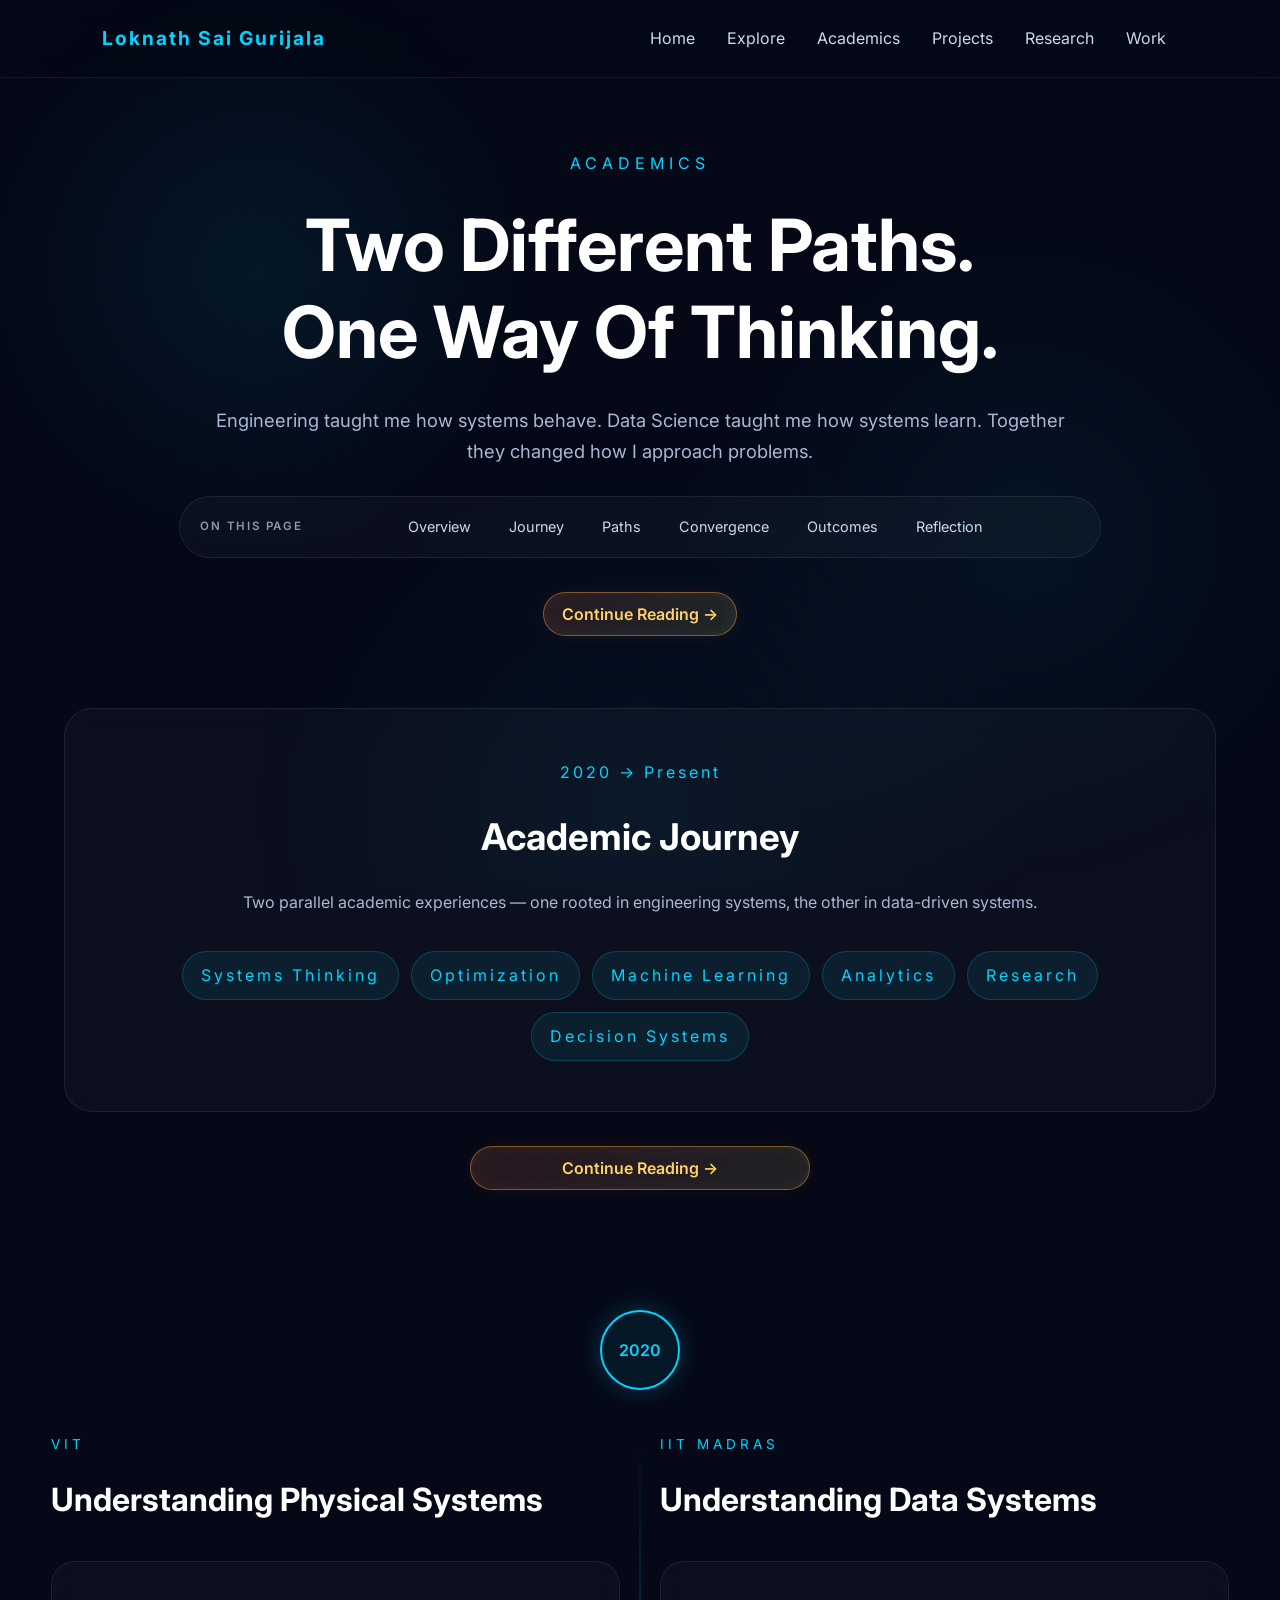
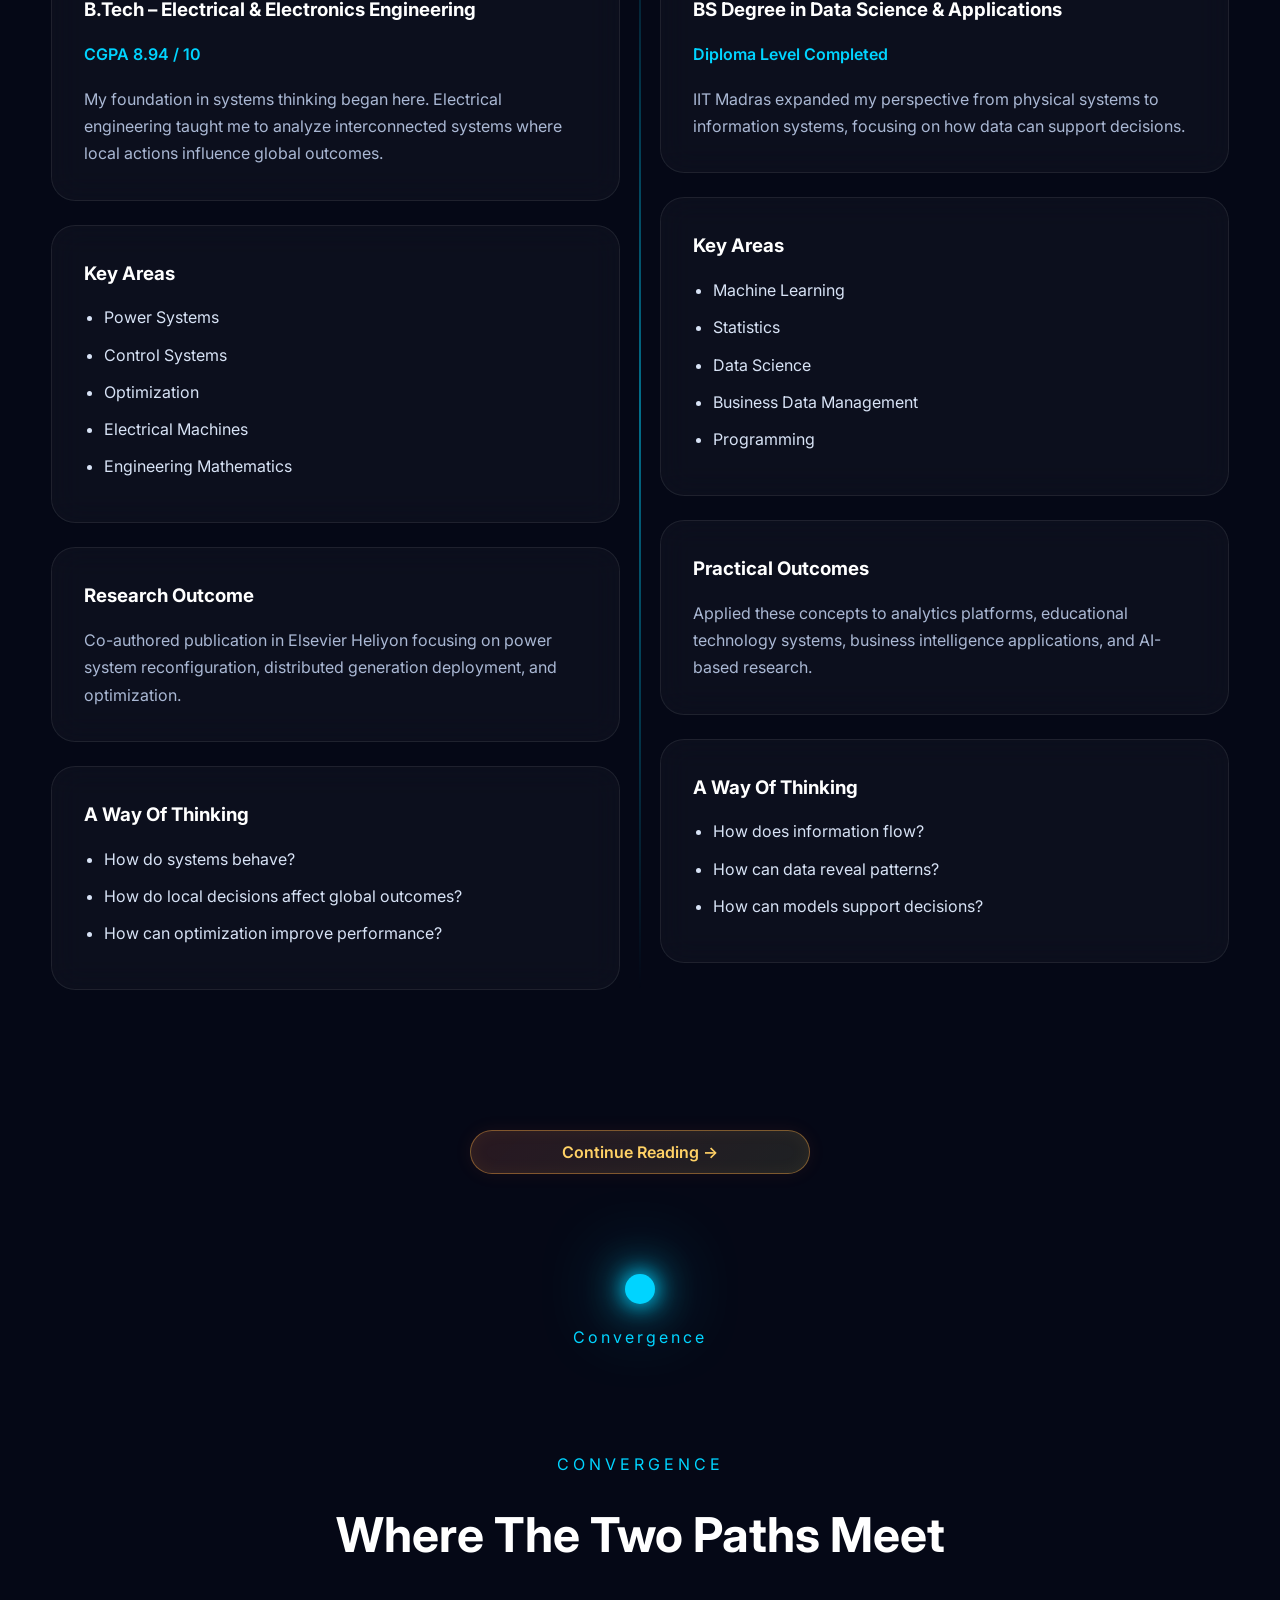
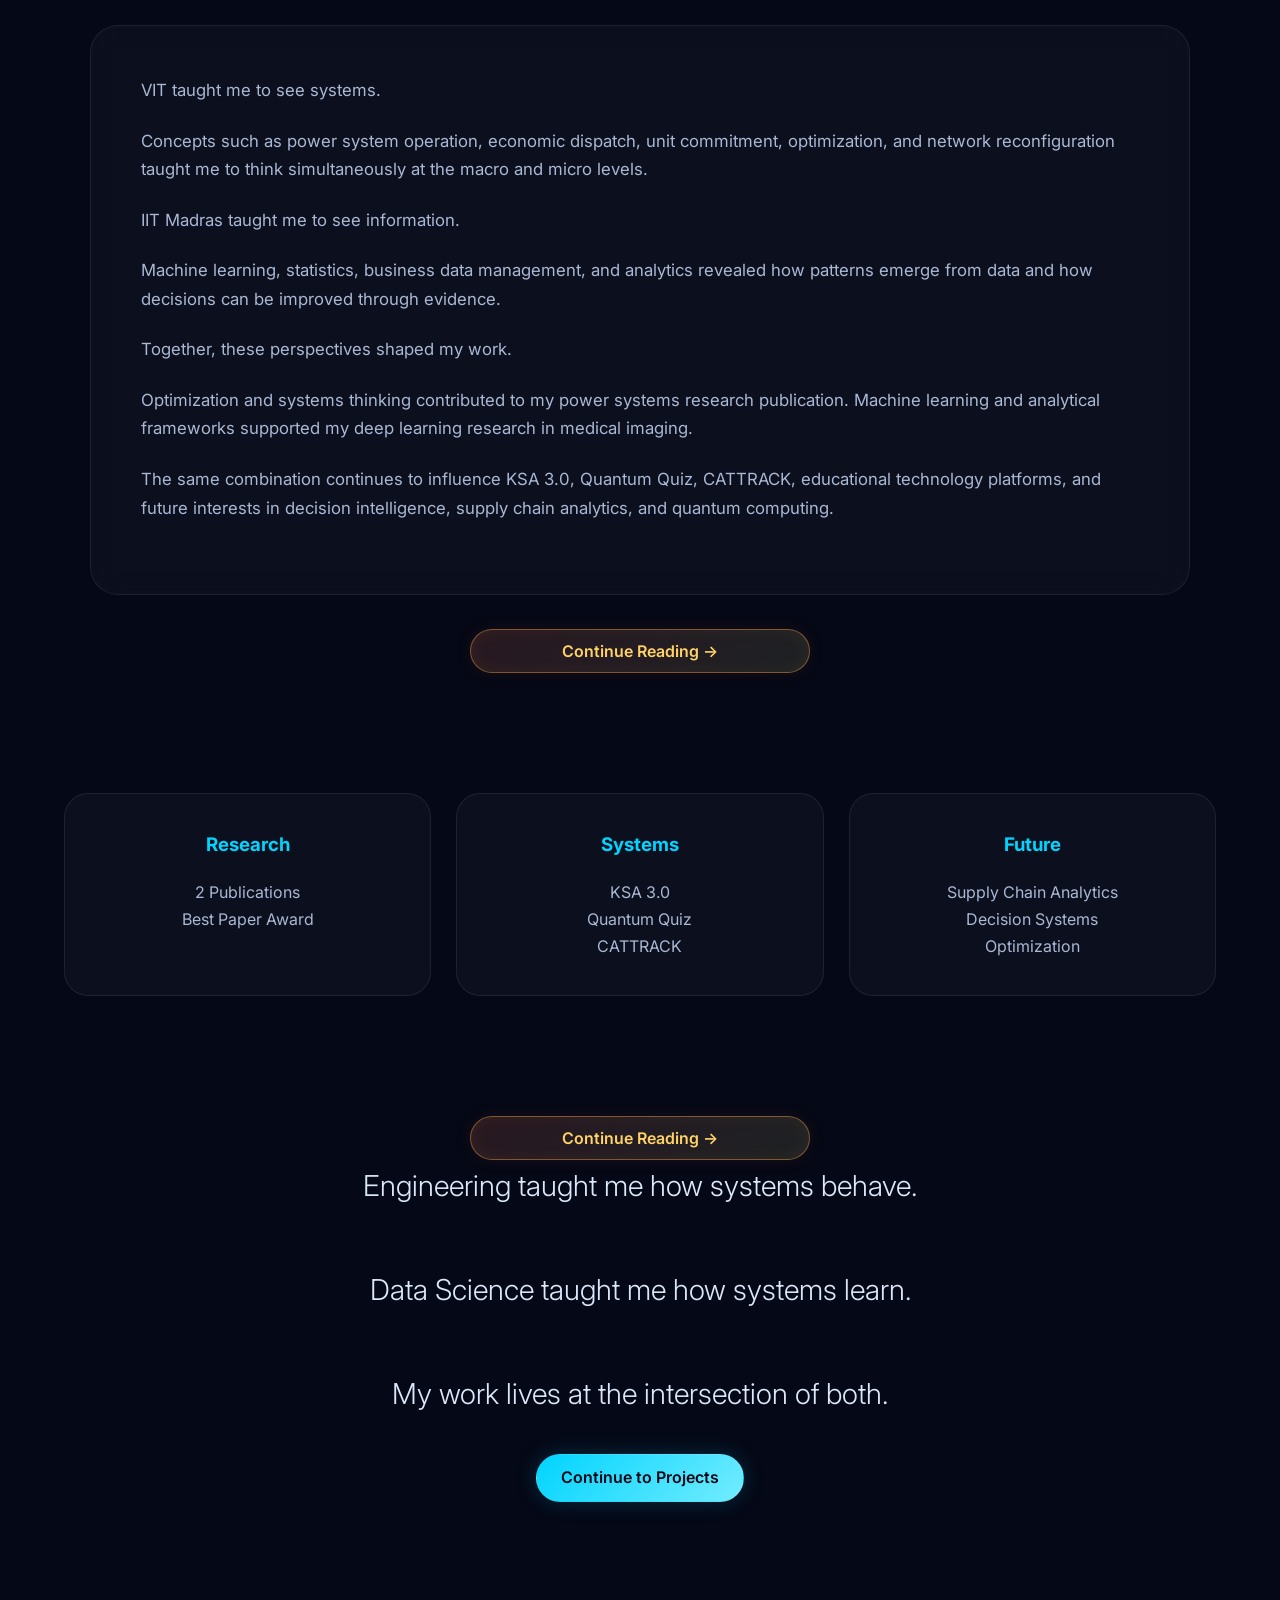
==== commit a59ced97: "Minor changes in UI/UX" ====
--- a/academics.html
+++ b/academics.html
@@ -16,7 +16,7 @@
 <nav class="navbar">
 
     <a href="index.html" class="logo">
-        LSG
+        Loknath Sai Gurijala
     </a>
 
     <div class="nav-links">
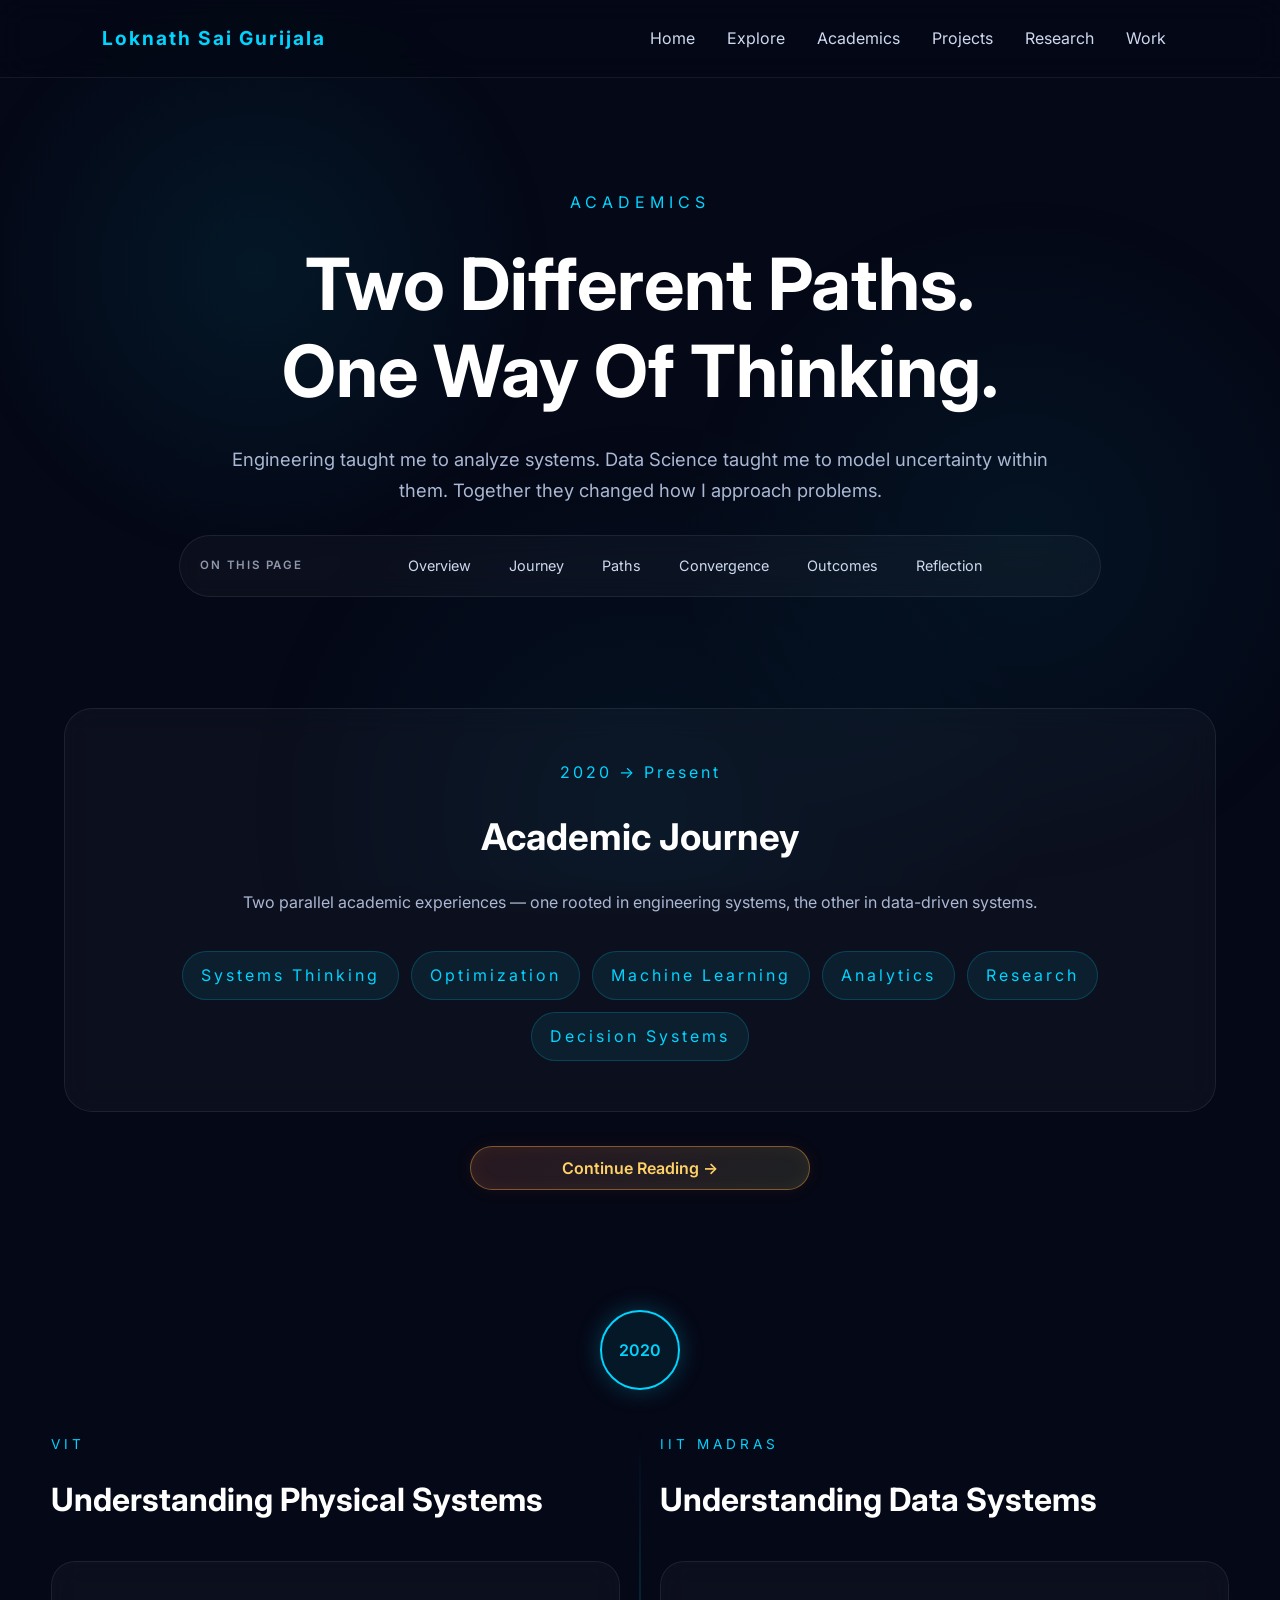
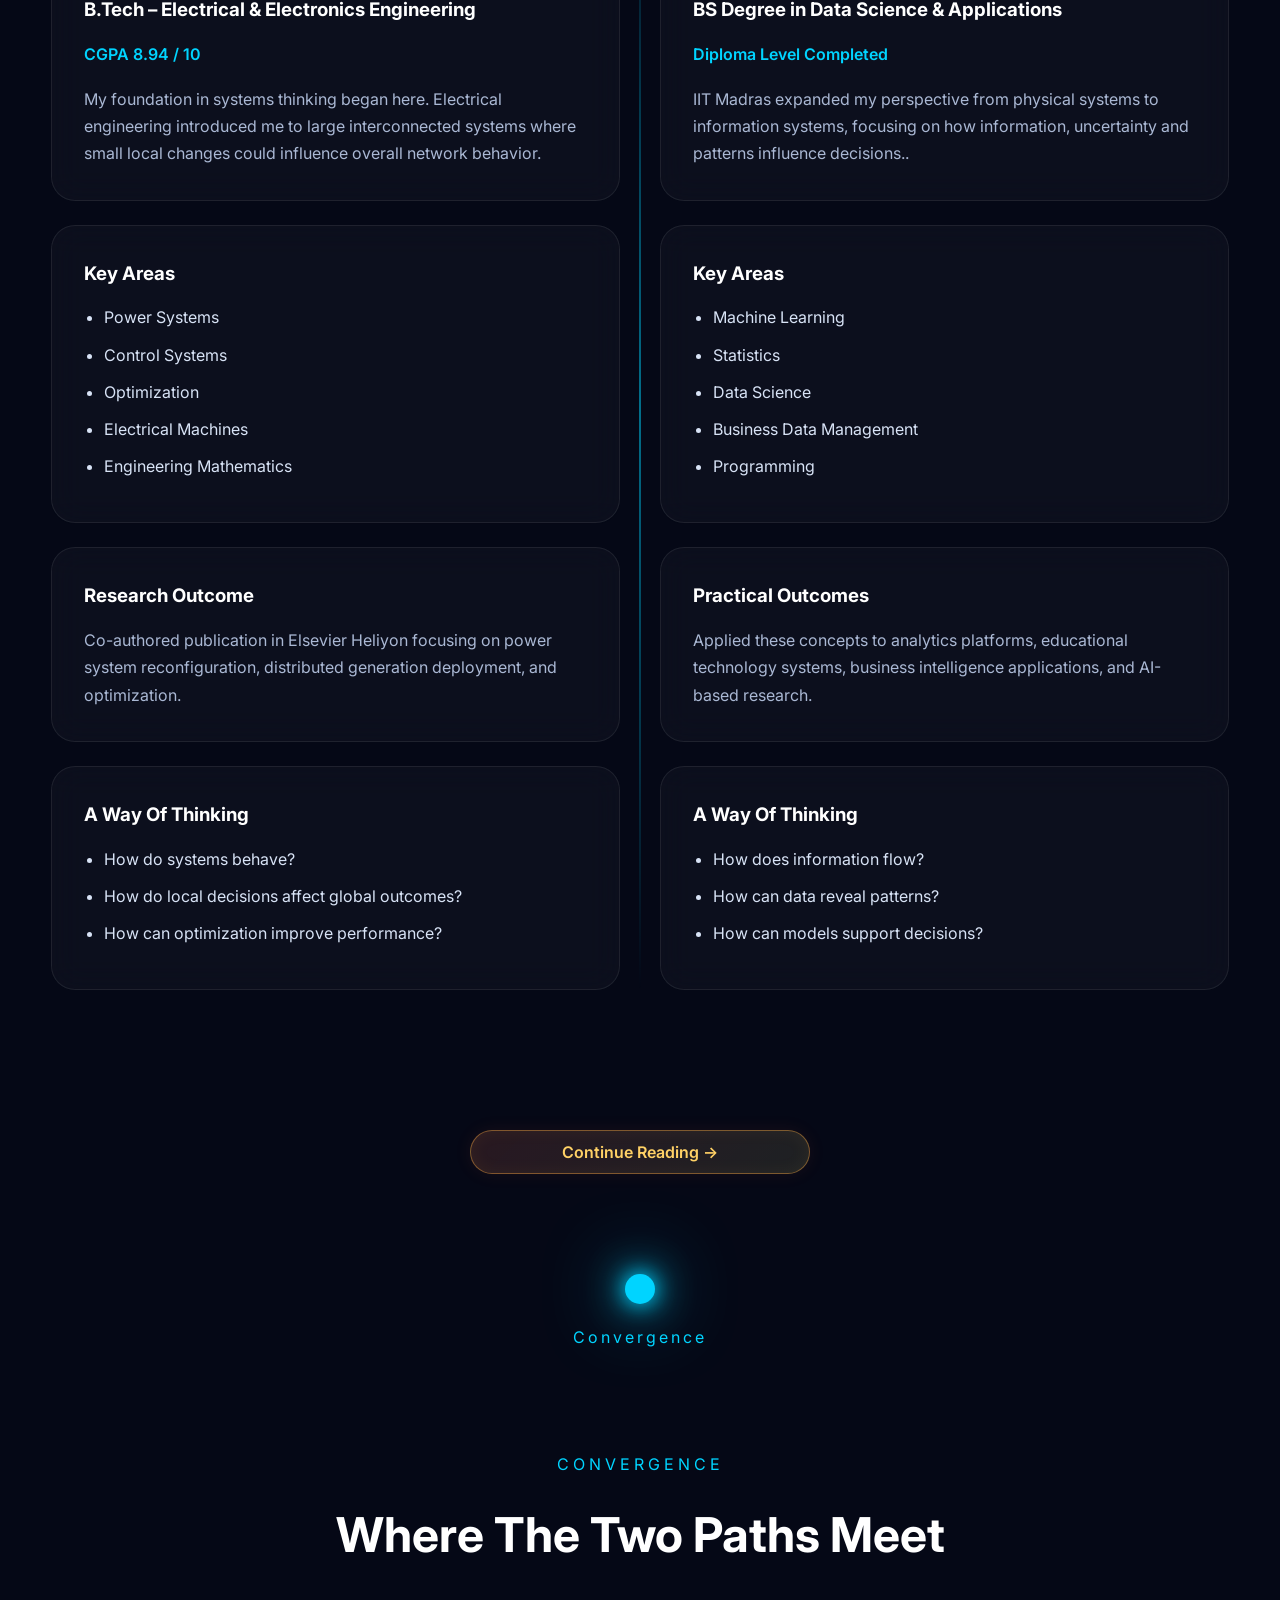
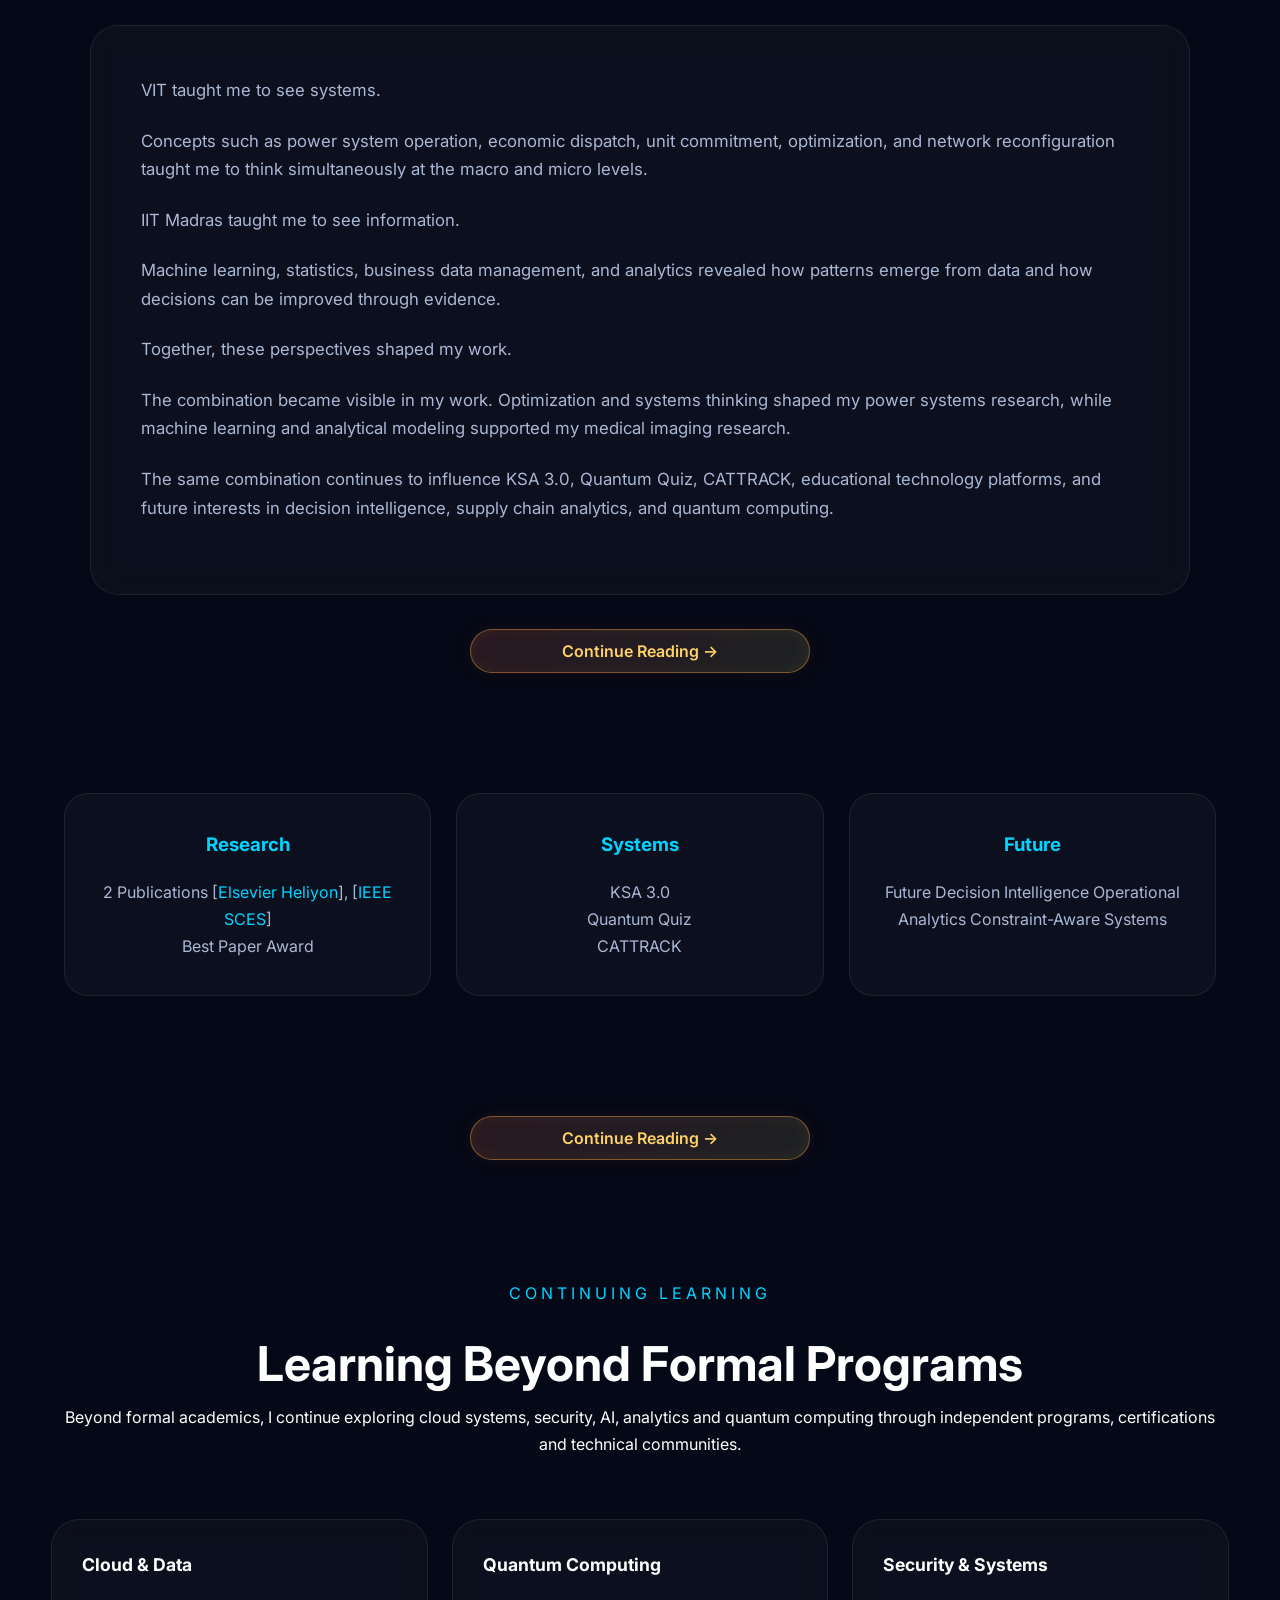
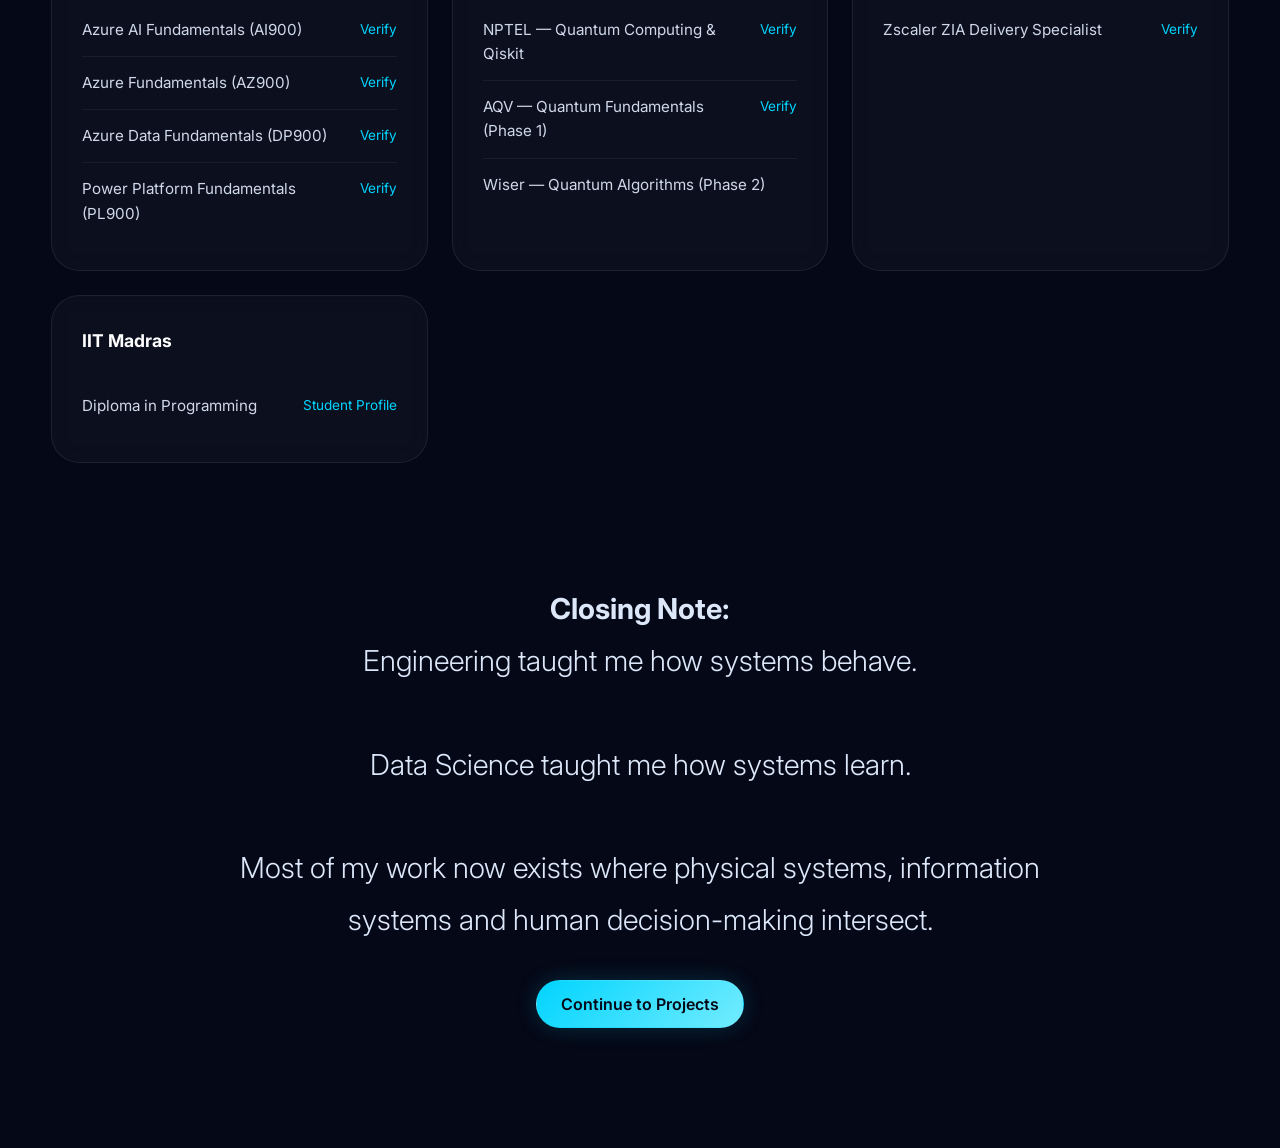
==== commit fdb47aca: "Added Resume Page" ====
--- a/academics.html
+++ b/academics.html
@@ -42,9 +42,11 @@
     </h1>
 
     <p>
-        Engineering taught me how systems behave.
-        Data Science taught me how systems learn.
-        Together they changed how I approach problems.
+        Engineering taught me to analyze systems.
+
+Data Science taught me to model uncertainty within them.
+
+Together they changed how I approach problems.
     </p>
 
     <div class="section-nav">
@@ -56,11 +58,7 @@
         <a href="#closing">Reflection</a>
     </div>
 
-    <div class="hero-actions">
-        <a href="#journey" class="continue-button">
-            Continue Reading →
-        </a>
-    </div>
+    
 
 </section>
 
@@ -139,9 +137,7 @@
 
             <p>
                 My foundation in systems thinking began here.
-                Electrical engineering taught me to analyze
-                interconnected systems where local actions
-                influence global outcomes.
+                Electrical engineering introduced me to large interconnected systems where small local changes could influence overall network behavior.
             </p>
 
         </div>
@@ -222,7 +218,7 @@
             <p>
                 IIT Madras expanded my perspective from
                 physical systems to information systems,
-                focusing on how data can support decisions.
+                focusing on how information, uncertainty and patterns influence decisions..
             </p>
 
         </div>
@@ -333,10 +329,11 @@
         </p>
 
         <p>
-            Optimization and systems thinking contributed to my
-            power systems research publication.
-            Machine learning and analytical frameworks
-            supported my deep learning research in medical imaging.
+            The combination became visible in my work.
+            Optimization and systems thinking shaped my
+            power systems research,
+            while machine learning and analytical modeling
+            supported my medical imaging research.
         </p>
 
         <p>
@@ -366,7 +363,7 @@
         </h3>
 
         <p>
-            2 Publications
+            2 Publications [<a href="https://www.cell.com/heliyon/fulltext/S2405-8440(24)02374-0">Elsevier Heliyon</a>], [<a href="https://ieeexplore.ieee.org/document/10652422">IEEE SCES</a>]
             <br>
             Best Paper Award
         </p>
@@ -396,30 +393,233 @@
         </h3>
 
         <p>
-            Supply Chain Analytics
-            <br>
-            Decision Systems
-            <br>
-            Optimization
+            Future
+
+Decision Intelligence
+Operational Analytics
+Constraint-Aware Systems
         </p>
 
     </div>
 
 </section>
 <div class="section-actions">
-    <a href="#closing" class="continue-button">
+    <a href="#certifications" class="continue-button">
         Continue Reading →
     </a>
 </div>
 
+<section class="learning-ledger" id="certifications">
+
+    <div class="section-header">
+
+        <span>
+            CONTINUING LEARNING
+        </span>
+
+        <h2>
+            Learning Beyond Formal Programs
+        </h2>
+
+        <p>
+
+            Beyond formal academics,
+            I continue exploring cloud systems,
+            security, AI, analytics and quantum computing
+            through independent programs,
+            certifications and technical communities.
+
+        </p>
+
+    </div>
+
+    <div class="cert-grid">
+
+        <!-- CLOUD -->
+
+        <div class="cert-card">
+
+            <h3>
+                Cloud & Data
+            </h3>
+
+            <div class="cert-item">
+
+                <span>
+                    Azure AI Fundamentals (AI900)
+                </span>
+
+                <a href="https://learn.microsoft.com/api/credentials/share/en-us/LoknathSaiGurijala-4965/76FC778817E8D0AA?sharingId=FF3C45C61C5ED53"
+                target="_blank">
+
+                    Verify
+
+                </a>
+
+            </div>
+
+            <div class="cert-item">
+
+                <span>
+                    Azure Fundamentals (AZ900)
+                </span>
+
+                <a href="https://learn.microsoft.com/api/credentials/share/en-us/LoknathSaiGurijala-4965/8F59DC38ADA54D1E?sharingId=FF3C45C61C5ED53"
+                target="_blank">
+
+                    Verify
+
+                </a>
+
+            </div>
+
+            <div class="cert-item">
+
+                <span>
+                    Azure Data Fundamentals (DP900)
+                </span>
+
+                <a href="https://learn.microsoft.com/api/credentials/share/en-us/LoknathSaiGurijala-4965/5BBED73C8102E80C?sharingId=FF3C45C61C5ED53"
+                target="_blank">
+
+                    Verify
+
+                </a>
+
+            </div>
+
+            <div class="cert-item">
+
+                <span>
+                    Power Platform Fundamentals (PL900)
+                </span>
+
+                <a href="https://learn.microsoft.com/api/credentials/share/en-us/LoknathSaiGurijala-4965/B11BB963B751341B?sharingId=FF3C45C61C5ED53"
+                target="_blank">
+
+                    Verify
+
+                </a>
+
+            </div>
+
+        </div>
+
+        <!-- QUANTUM -->
+
+        <div class="cert-card">
+
+            <h3>
+                Quantum Computing
+            </h3>
+
+            <div class="cert-item">
+
+                <span>
+                    NPTEL — Quantum Computing & Qiskit
+                </span>
+
+                <a href="https://nptel.ac.in/noc/E_Certificate/NOC26CS89S35830011603221218"
+                target="_blank">
+
+                    Verify
+
+                </a>
+
+            </div>
+
+            <div class="cert-item">
+
+                <span>
+                    AQV — Quantum Fundamentals (Phase 1)
+                </span>
+
+                <a href="https://lms-cdn.qubitech.io/media/certificates/1/7dabb560/feff68f6_08fd0019.jpg"
+                target="_blank">
+
+                    Verify
+
+                </a>
+
+            </div>
+
+            <div class="cert-item">
+
+                <span>
+                    Wiser — Quantum Algorithms (Phase 2)
+                </span>
+
+            </div>
+
+        </div>
+
+        <!-- SECURITY -->
+
+        <div class="cert-card">
+
+            <h3>
+                Security & Systems
+            </h3>
+
+            <div class="cert-item">
+
+                <span>
+                    Zscaler ZIA Delivery Specialist
+                </span>
+
+                <a href="https://verify.skilljar.com/c/4urz2kun3a98"
+                target="_blank">
+
+                    Verify
+
+                </a>
+
+            </div>
+
+        </div>
+
+        <!-- IITM -->
+
+        <div class="cert-card">
+
+            <h3>
+                IIT Madras
+            </h3>
+
+            <div class="cert-item">
+
+                <span>
+                    Diploma in Programming
+                </span>
+                <a href="https://app.onlinedegree.iitm.ac.in/student/21F3002425"
+                target="_blank">
+
+                    Student Profile
+
+                </a>
+
+            </div>
+
+        </div>
+
+    </div>
+
+</section>
+
+
 <section class="closing" id="closing">
 
+    
     <blockquote>
+        <h4>Closing Note:</h4>
         Engineering taught me how systems behave.
         <br><br>
         Data Science taught me how systems learn.
         <br><br>
-        My work lives at the intersection of both.
+        Most of my work now exists
+where physical systems,
+information systems
+and human decision-making intersect.
     </blockquote>
 
     <div class="section-actions">
--- a/css/academics.css
+++ b/css/academics.css
@@ -478,6 +478,15 @@
 .outcome-card p{
 
     color:var(--muted);
+}
+
+.outcome-card a{
+
+    color:var(--primary);
+
+    text-decoration:none;
+
+    transition:.3s;
 }
 
 /* ------------------------- */
@@ -981,3 +990,118 @@
         padding:8px 10px;
     }
 }
+
+
+.learning-ledger{
+
+    width:min(1200px,92%);
+    margin:auto;
+
+    padding:120px 0;
+}
+
+.cert-grid{
+
+    display:grid;
+
+    grid-template-columns:
+    repeat(auto-fit,minmax(280px,1fr));
+
+    gap:24px;
+
+    margin-top:60px;
+}
+
+.cert-card{
+
+    padding:30px;
+
+    border-radius:28px;
+
+    background:rgba(255,255,255,.03);
+
+    border:1px solid rgba(255,255,255,.08);
+
+    backdrop-filter:blur(12px);
+
+    transition:.35s;
+}
+
+.cert-card:hover{
+
+    transform:translateY(-6px);
+
+    border-color:rgba(0,212,255,.3);
+}
+
+.cert-card h3{
+
+    margin-bottom:24px;
+
+    font-size:1.1rem;
+
+    color:#ffffff;
+}
+
+.cert-item{
+
+    display:flex;
+
+    justify-content:space-between;
+
+    align-items:flex-start;
+
+    gap:16px;
+
+    padding:14px 0;
+
+    border-bottom:
+    1px solid rgba(255,255,255,.05);
+}
+
+.cert-item:last-child{
+
+    border-bottom:none;
+}
+
+.cert-item span{
+
+    color:#cfd8ea;
+
+    line-height:1.6;
+
+    font-size:.95rem;
+}
+
+.cert-item a{
+
+    color:#00d4ff;
+
+    text-decoration:none;
+
+    font-size:.85rem;
+
+    white-space:nowrap;
+
+    transition:.3s;
+}
+
+.cert-item a:hover{
+
+    opacity:.7;
+}
+
+@media(max-width:700px){
+
+    .cert-card{
+
+        padding:24px;
+    }
+
+    .cert-item{
+
+        flex-direction:column;
+
+        gap:8px;
+    }
+}
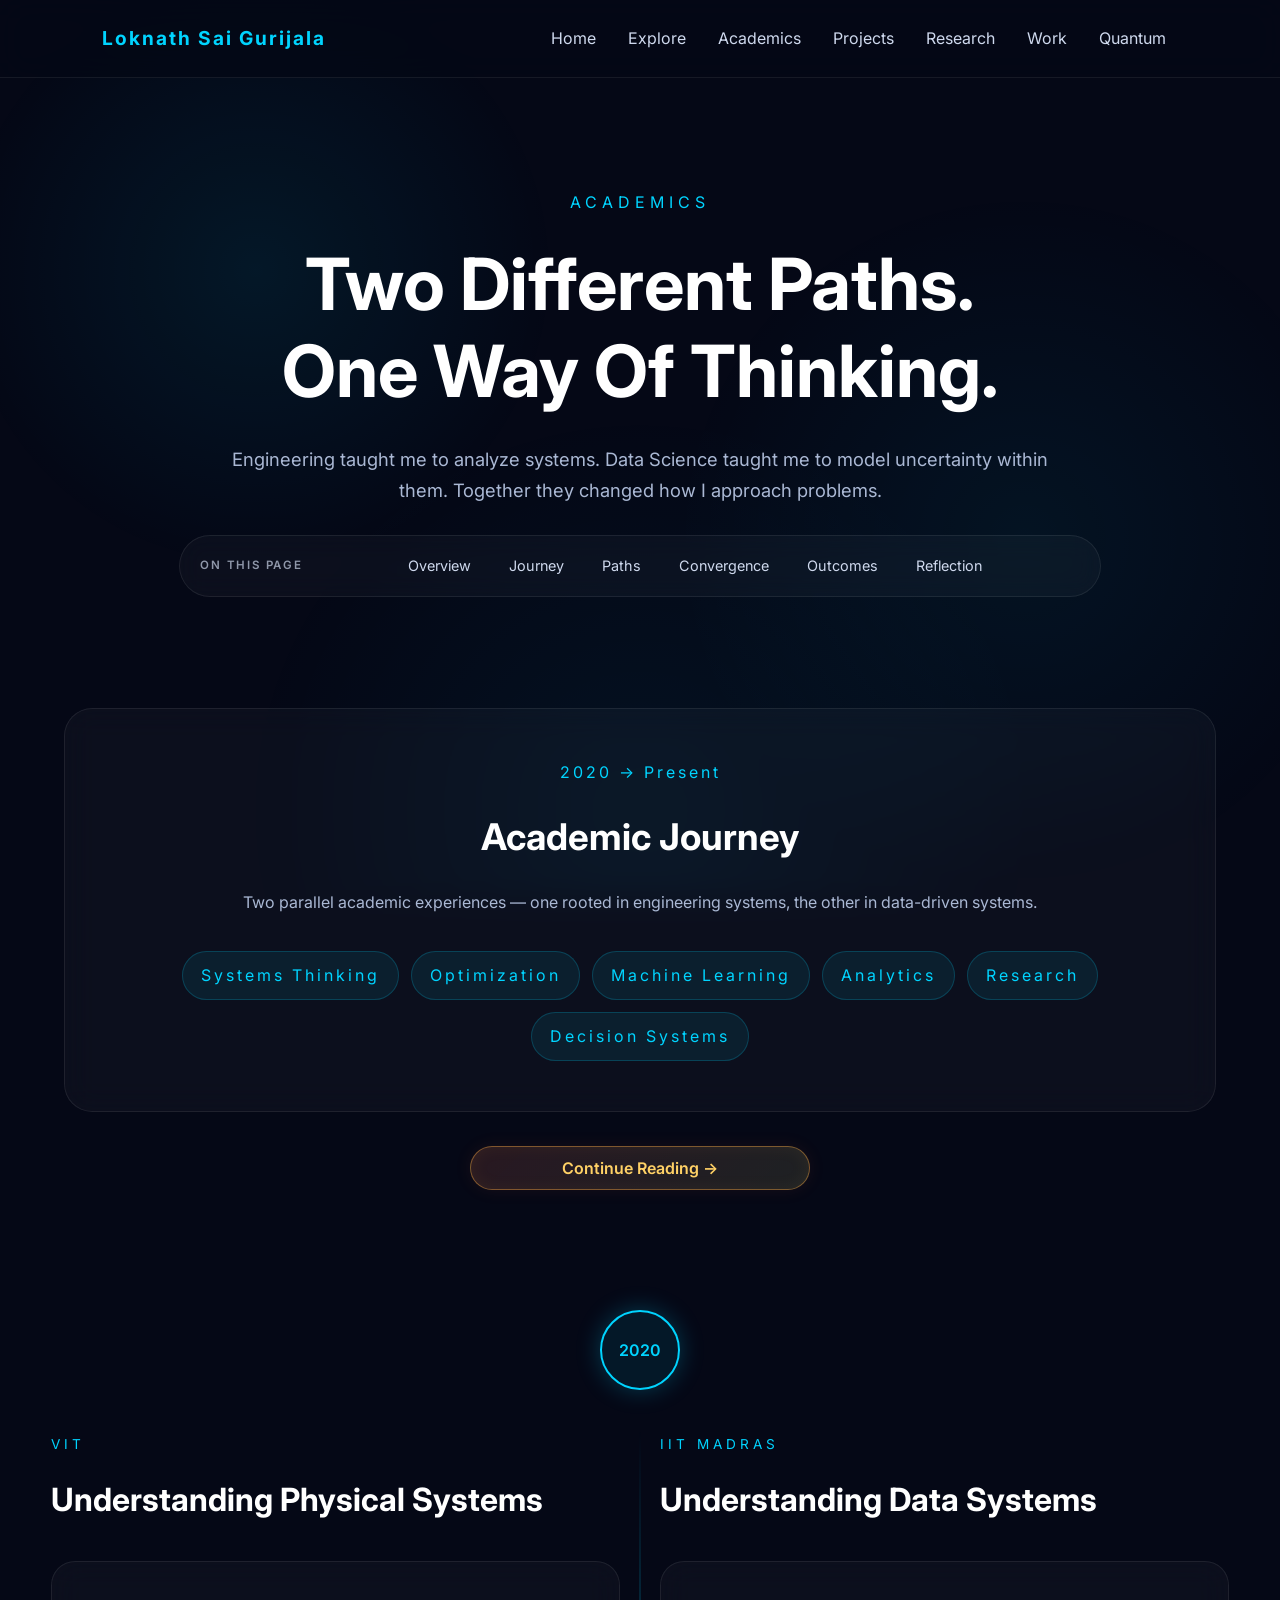
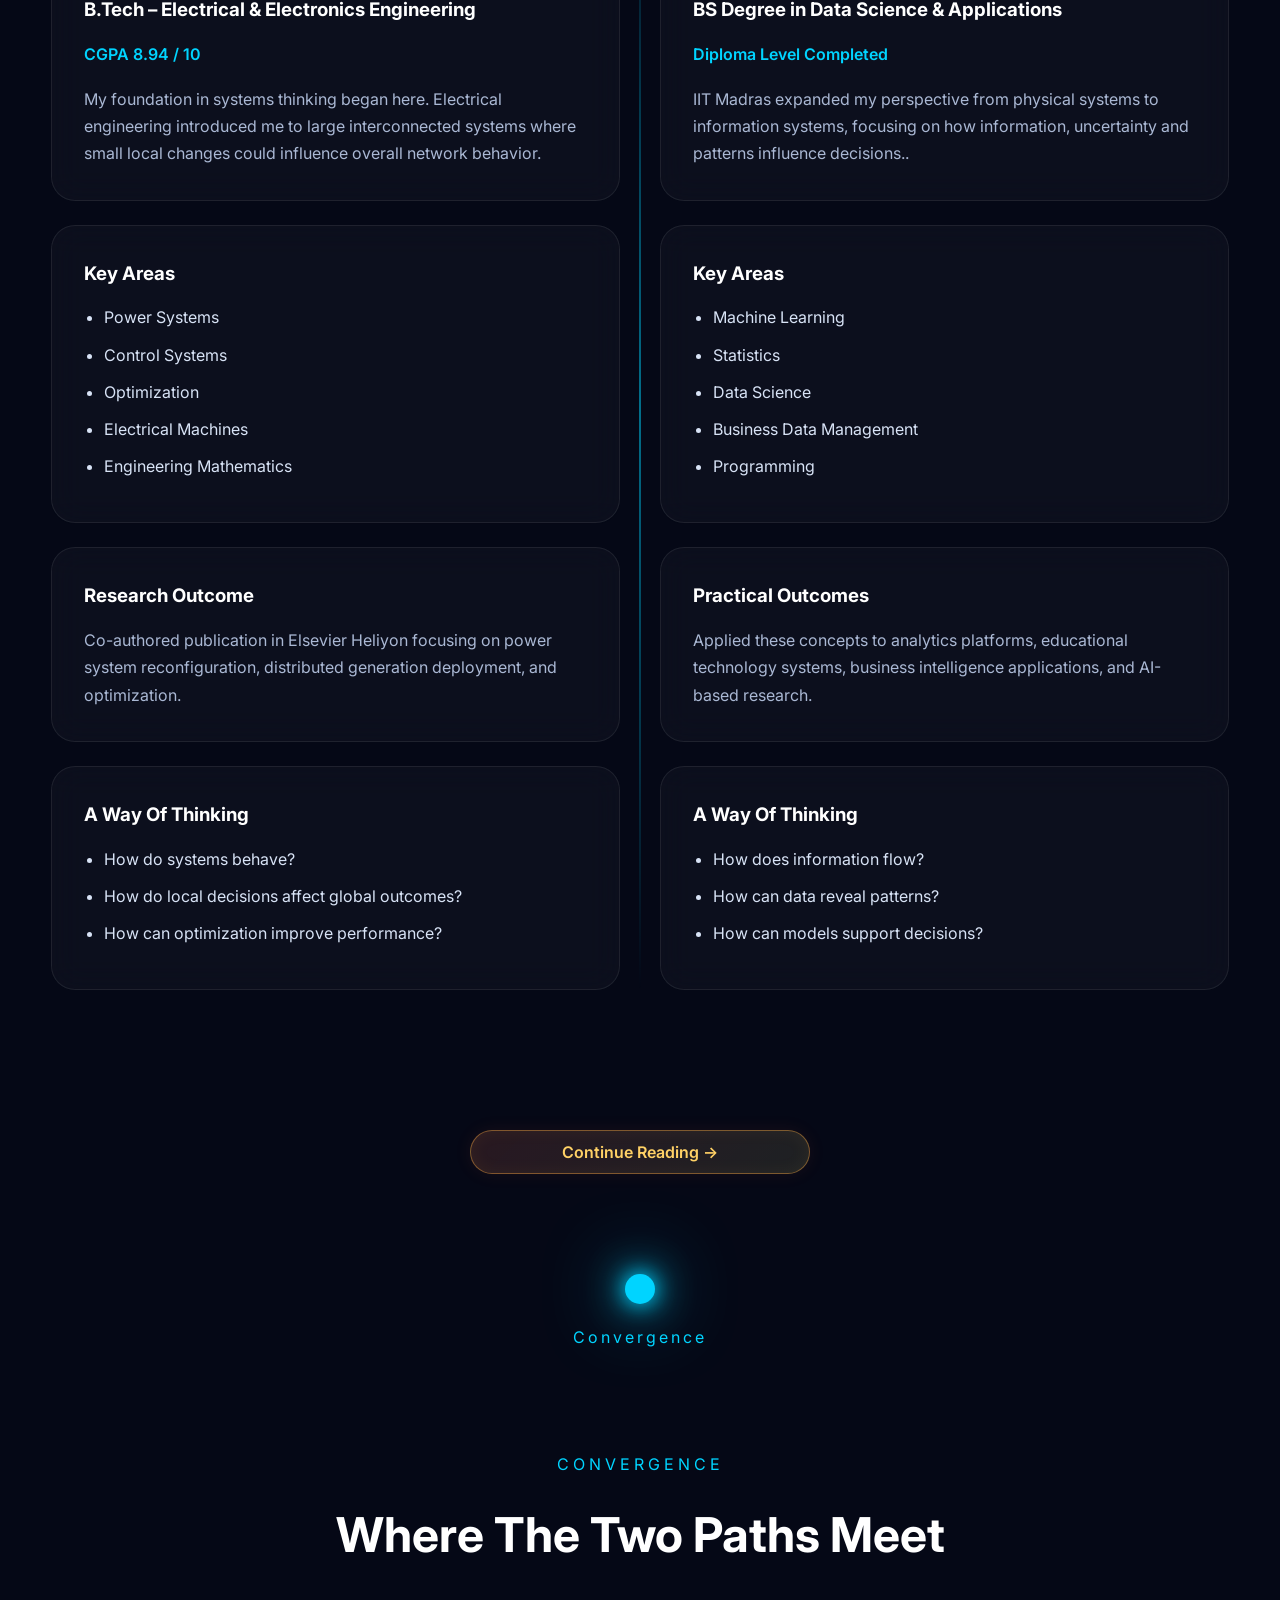
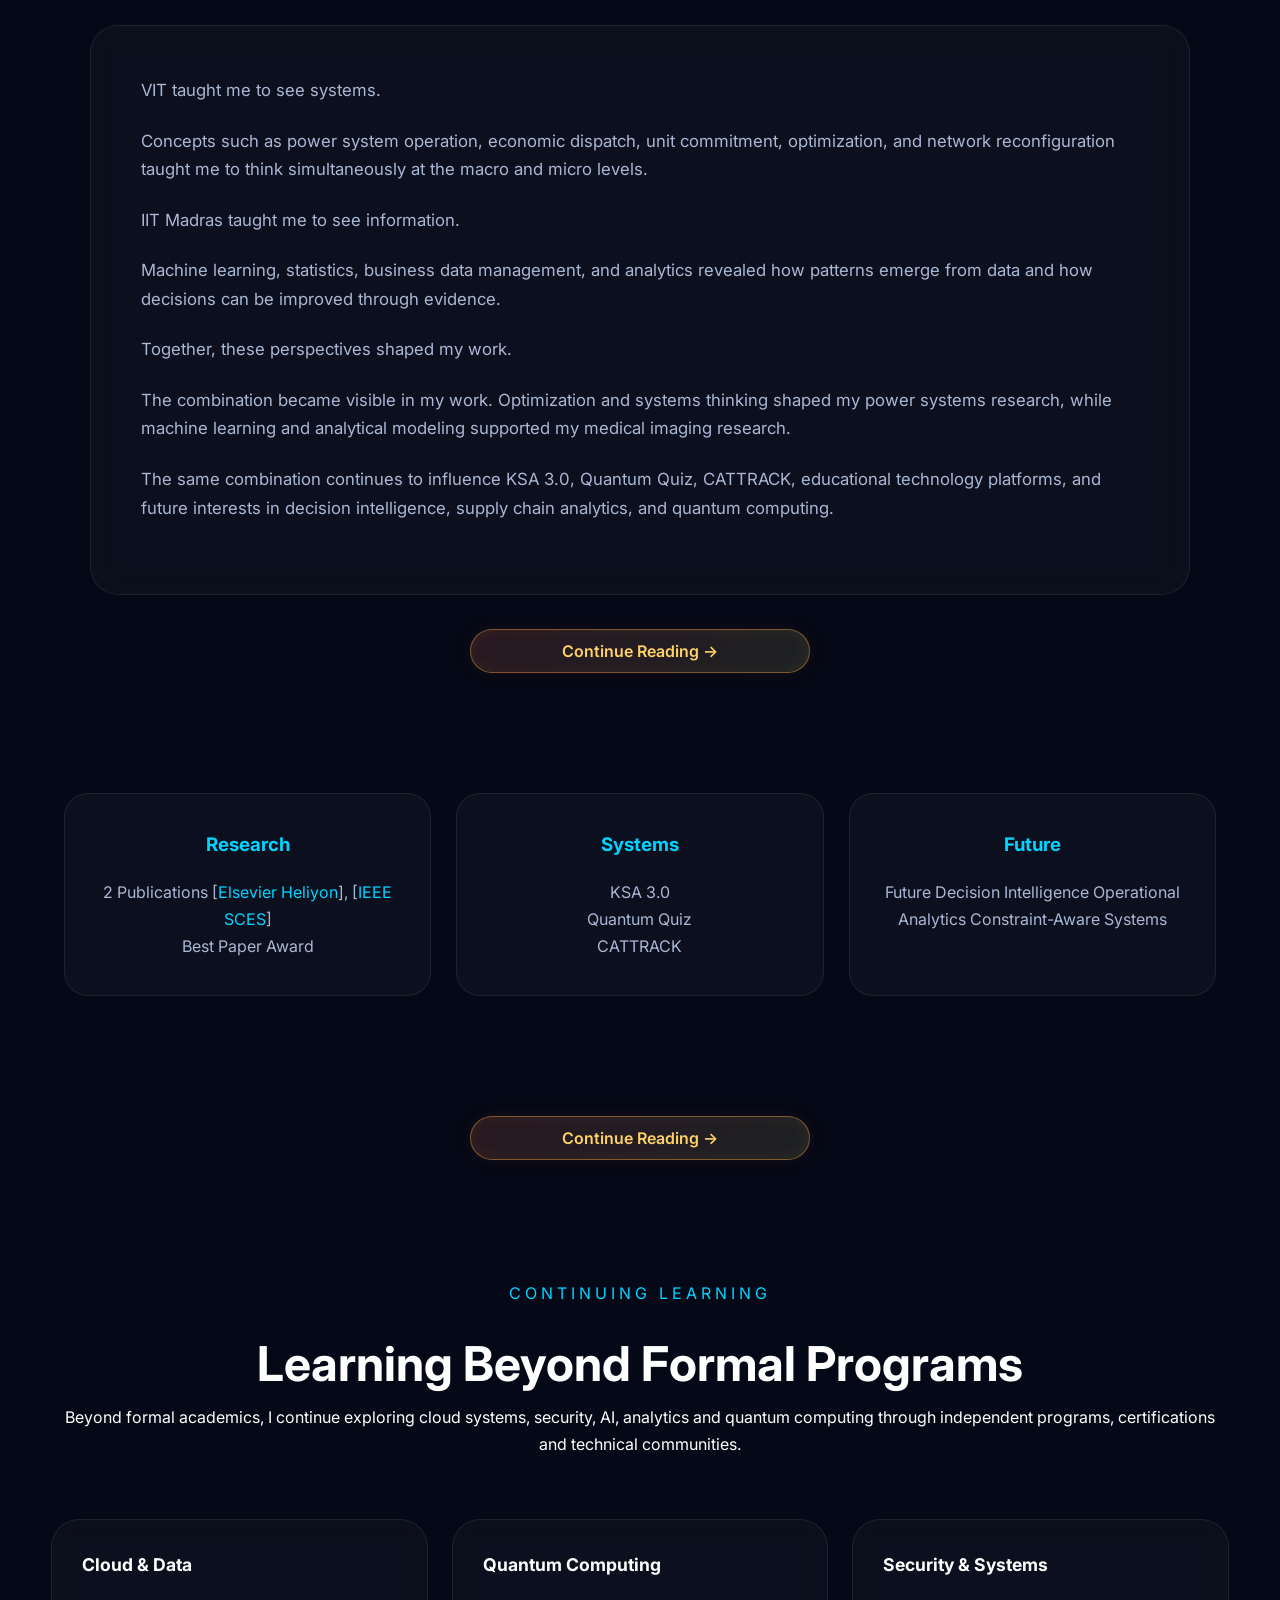
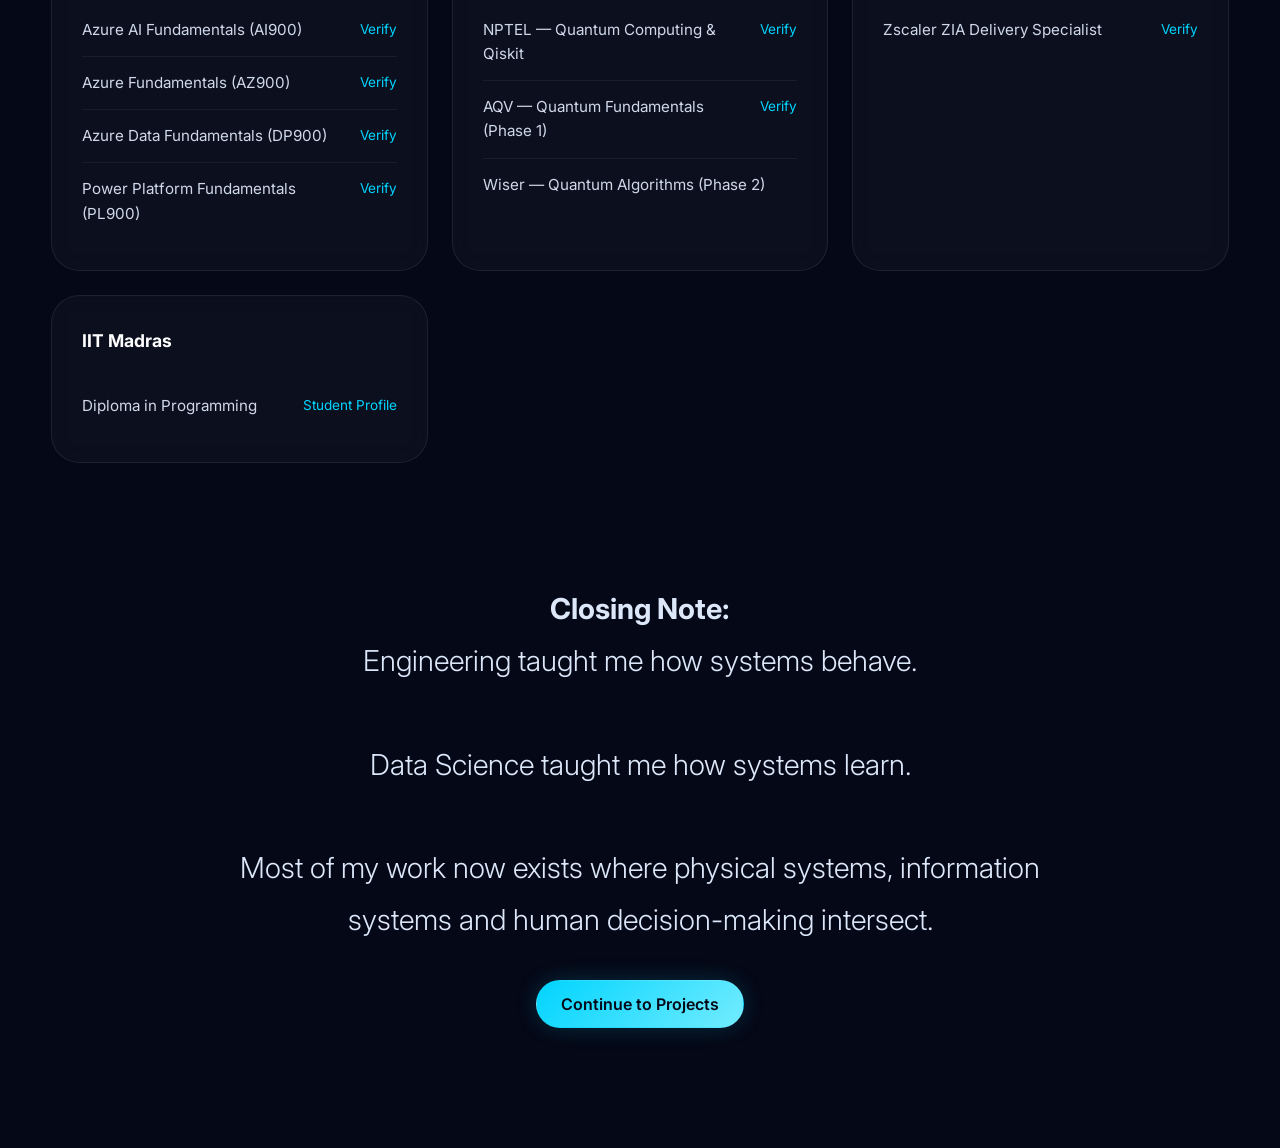
==== commit 389855f3: "Added Dedicated Quantum Page" ====
--- a/academics.html
+++ b/academics.html
@@ -26,6 +26,7 @@
         <a href="projects.html">Projects</a>
         <a href="research.html">Research</a>
         <a href="work.html">Work</a>
+        <a href="quantum.html">Quantum</a>
     </div>
 
 </nav>
